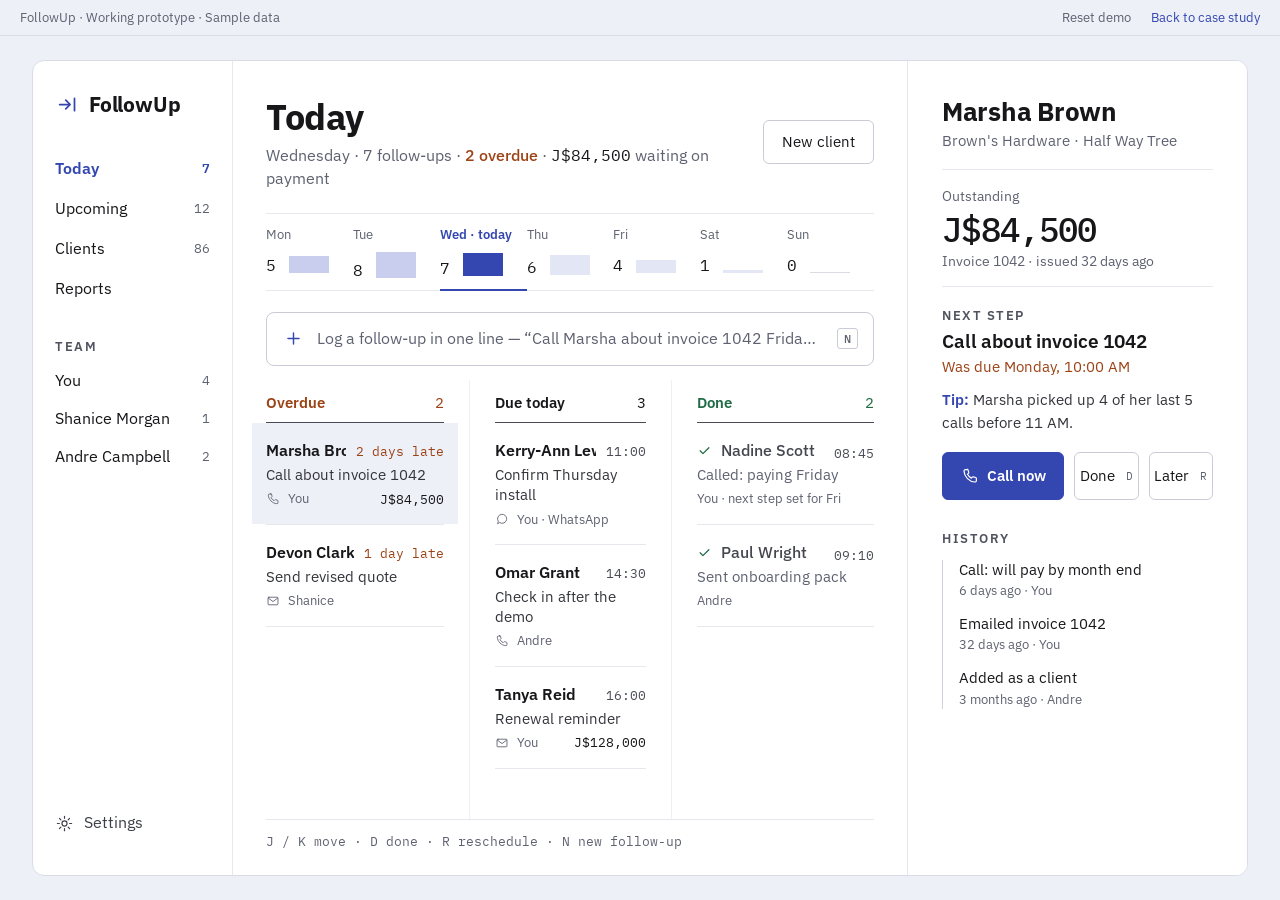
==== prototypes/followup/index.html @ 98269224 "Add the FollowUp working prototype A working build of the FollowUp screens at /prototypes/followup: " ====
<!doctype html>
<html lang="en">
<head>
<meta charset="utf-8">
<meta name="viewport" content="width=device-width, initial-scale=1, viewport-fit=cover">
<title>FollowUp prototype · Kristena Bingham</title>
<meta name="description" content="A working prototype of FollowUp, a small-team CRM, built from the Figma screens. Sample data.">
<meta name="robots" content="noindex">
<meta name="theme-color" content="#EDF0F7">
<link rel="icon" href="data:image/svg+xml,%3Csvg xmlns='http://www.w3.org/2000/svg' viewBox='0 0 24 24' fill='none' stroke='%233447B0' stroke-width='2.2' stroke-linecap='round' stroke-linejoin='round'%3E%3Cpath d='M3 12h12M10 7l5 5-5 5M20 5v14'/%3E%3C/svg%3E">
<link rel="preconnect" href="https://fonts.googleapis.com">
<link rel="preconnect" href="https://fonts.gstatic.com" crossorigin>
<link rel="stylesheet" href="https://fonts.googleapis.com/css2?family=IBM+Plex+Mono:wght@400;500&family=IBM+Plex+Sans:wght@400;500;600;700&display=swap">
<link rel="stylesheet" href="/prototypes/followup/app.css">
</head>
<body>
<svg width="0" height="0" style="position:absolute" aria-hidden="true" focusable="false">
  <defs>
    <symbol id="i-logo" viewBox="0 0 24 24"><path d="M3 12h12M10 7l5 5-5 5M20 5v14"/></symbol>
    <symbol id="i-phone" viewBox="0 0 24 24"><path d="M8.6 3.5H5.8a1.8 1.8 0 0 0-1.8 2c.5 7.6 6.9 14 14.5 14.5a1.8 1.8 0 0 0 2-1.8v-2.8a1.5 1.5 0 0 0-1.1-1.4l-2.9-.8a1.5 1.5 0 0 0-1.5.4l-1.2 1.2a12 12 0 0 1-5.1-5.1l1.2-1.2a1.5 1.5 0 0 0 .4-1.5l-.8-2.9a1.5 1.5 0 0 0-1.4-1.1z"/></symbol>
    <symbol id="i-chat" viewBox="0 0 24 24"><path d="M4.6 19.4l1-3.6A7.8 7.8 0 1 1 8.4 18.5z"/></symbol>
    <symbol id="i-mail" viewBox="0 0 24 24"><rect x="3.5" y="5.5" width="17" height="13" rx="1.5"/><path d="M4 7l8 6 8-6"/></symbol>
    <symbol id="i-check" viewBox="0 0 24 24"><path d="M5 12.5l4.5 4.5L19 7.5"/></symbol>
    <symbol id="i-gear" viewBox="0 0 24 24"><circle cx="12" cy="12" r="3.2"/><path d="M12 3v2.5M12 18.5V21M3 12h2.5M18.5 12H21M5.6 5.6l1.8 1.8M16.6 16.6l1.8 1.8M5.6 18.4l1.8-1.8M16.6 7.4l1.8-1.8"/></symbol>
    <symbol id="i-plus" viewBox="0 0 24 24"><path d="M12 5v14M5 12h14"/></symbol>
    <symbol id="i-send" viewBox="0 0 24 24"><path d="M4 12h15M13 6l6 6-6 6"/></symbol>
    <symbol id="i-back" viewBox="0 0 24 24"><path d="M20 12H5M11 6l-6 6 6 6"/></symbol>
    <symbol id="i-meet" viewBox="0 0 24 24"><rect x="3.5" y="5" width="17" height="15" rx="1.5"/><path d="M3.5 10h17M8 3v4M16 3v4"/></symbol>
    <symbol id="i-menu" viewBox="0 0 24 24"><path d="M4 7h16M4 12h16M4 17h16"/></symbol>
    <symbol id="i-search" viewBox="0 0 24 24"><circle cx="11" cy="11" r="6.5"/><path d="M16 16l4.5 4.5"/></symbol>
    <symbol id="i-close" viewBox="0 0 24 24"><path d="M6 6l12 12M18 6L6 18"/></symbol>
  </defs>
</svg>

<div class="strip">
  <p class="strip-l"><span class="lg">FollowUp · Working prototype · Sample data</span><span class="sm">Prototype · Sample data</span></p>
  <p class="strip-r"><button type="button" class="textbtn" data-act="reset"><span class="lg">Reset demo</span><span class="sm">Reset</span></button><a href="/followup"><span class="lg">Back to case study</span><span class="sm">Case study</span></a></p>
</div>

<div class="page">
  <div class="app" id="app">
    <header class="mtop">
      <p class="logo"><svg class="ic" aria-hidden="true"><use href="#i-logo"/></svg><span>FollowUp</span></p>
      <button type="button" class="menubtn" data-act="menu" aria-expanded="false" aria-controls="side"><svg class="ic" aria-hidden="true"><use href="#i-menu"/></svg><span data-menu-label>Today</span></button>
    </header>

    <nav class="side" id="side" aria-label="FollowUp">
      <div class="side-top">
        <p class="logo side-logo"><svg class="ic" aria-hidden="true"><use href="#i-logo"/></svg><span>FollowUp</span></p>
        <button type="button" class="side-close textbtn" data-act="menu"><svg class="ic" aria-hidden="true"><use href="#i-close"/></svg><span>Close</span></button>
      </div>
      <ul class="nav">
        <li><button type="button" data-nav="today"><span>Today</span><span class="n" data-count="today"></span></button></li>
        <li><button type="button" data-nav="upcoming"><span>Upcoming</span><span class="n" data-count="upcoming"></span></button></li>
        <li><button type="button" data-nav="clients"><span>Clients</span><span class="n" data-count="clients"></span></button></li>
        <li><button type="button" data-nav="reports"><span>Reports</span></button></li>
      </ul>
      <p class="eyebrow side-team">Team</p>
      <ul class="nav team">
        <li><button type="button" data-team="you"><span>You</span><span class="n" data-count="you"></span></button></li>
        <li><button type="button" data-team="shanice"><span>Shanice Morgan</span><span class="n" data-count="shanice"></span></button></li>
        <li><button type="button" data-team="andre"><span>Andre Campbell</span><span class="n" data-count="andre"></span></button></li>
      </ul>
      <button type="button" class="settings-link" data-nav="settings"><svg class="ic" aria-hidden="true"><use href="#i-gear"/></svg><span>Settings</span></button>
    </nav>

    <main class="main" id="main" tabindex="-1"></main>

    <aside class="panel" id="panel" aria-label="Client details"></aside>
  </div>
</div>

<dialog class="dlg dlg-log" id="logDlg" aria-labelledby="logTitle">
  <form class="log" id="logForm" novalidate>
    <div class="log-top">
      <div class="log-bar">
        <p class="eyebrow" id="logTitle">New follow-up</p>
        <button type="button" class="textbtn log-x" data-act="log-cancel">Cancel</button>
      </div>
      <div class="log-line">
        <svg class="ic" aria-hidden="true"><use href="#i-plus"/></svg>
        <div class="hl">
          <div class="hl-mirror" id="logMirror" aria-hidden="true"></div>
          <textarea id="logInput" rows="1" spellcheck="false" autocomplete="off" autocapitalize="sentences" aria-label="Follow-up in one line" aria-describedby="logHints" placeholder="Call Marsha about invoice 1042 Friday 10am"></textarea>
        </div>
      </div>
    </div>
    <div class="log-fields" id="logFields" aria-live="polite"></div>
    <div class="log-also" id="logAlso"></div>
    <div class="log-foot">
      <p class="hints" id="logHints"><span>Enter save</span><span>Tab edit a field</span><span>Esc cancel</span></p>
      <div class="acts">
        <button type="button" class="btn" data-act="log-cancel">Cancel</button>
        <button type="submit" class="btn btn-primary">Save follow-up</button>
      </div>
    </div>
  </form>
</dialog>

<dialog class="dlg dlg-client" id="clientDlg" aria-labelledby="clientTitle">
  <form class="cform" id="clientForm" novalidate>
    <div class="cform-head">
      <p class="eyebrow" id="clientTitle">New client</p>
    </div>
    <div class="cform-body">
      <label class="fld"><span>Name</span><input name="name" type="text" autocomplete="off" required placeholder="Joan Campbell-Clarke"></label>
      <p class="err" id="clientErr" hidden>Add a name to continue.</p>
      <label class="fld"><span>Company</span><input name="company" type="text" autocomplete="off" placeholder="Joan's Kitchen"></label>
      <label class="fld"><span>Area</span><input name="area" type="text" autocomplete="off" list="areas" placeholder="Half Way Tree"></label>
      <label class="fld"><span>Phone</span><input name="phone" type="tel" autocomplete="off" inputmode="tel" placeholder="876-555-0142"></label>
      <label class="fld"><span>Owner</span>
        <select name="owner"><option value="you">You</option><option value="shanice">Shanice Morgan</option><option value="andre">Andre Campbell</option></select>
      </label>
      <datalist id="areas"></datalist>
    </div>
    <div class="log-foot">
      <p class="hints"><span>Enter save</span><span>Esc cancel</span></p>
      <div class="acts">
        <button type="button" class="btn" data-act="client-cancel">Cancel</button>
        <button type="submit" class="btn btn-primary">Add client</button>
      </div>
    </div>
  </form>
</dialog>

<div class="toast" id="toast" role="status" aria-live="polite"></div>

<script src="/prototypes/followup/data.js"></script>
<script src="/prototypes/followup/app.js"></script>
</body>
</html>
---- prototypes/followup/app.css ----
/* FollowUp prototype. Calm and clerical: type, whitespace and hairline rules. */
:root {
  --page: #EDF0F7;
  --panel: #FFFFFF;
  --ink: #17171A;
  --ink-2: #34353B;
  --muted: #5E6170;
  --faint: #8B8E9A;
  --rule: #E6E8EE;
  --rule-soft: #EFF0F3;
  --line: #C9CCD6;
  --line-hover: #A4A9BA;
  --head-rule: #4A4B52;
  --indigo: #3447B0;
  --indigo-2: #2A3A95;
  --peri: #C9CEEE;
  --peri-2: #E3E6F4;
  --tint: #EEF0F8;
  --hover: #F6F7FB;
  --rust: #9C4215;
  --green: #1F6B45;
  --foot: #F7F7F5;
  --sans: "IBM Plex Sans", -apple-system, BlinkMacSystemFont, "Segoe UI", Roboto, "Helvetica Neue", Arial, sans-serif;
  --mono: "IBM Plex Mono", ui-monospace, "SF Mono", SFMono-Regular, Menlo, Consolas, "Liberation Mono", monospace;
  --ease: cubic-bezier(.2, .7, .3, 1);
  color-scheme: light;
}

*, *::before, *::after { box-sizing: border-box; }
html { -webkit-text-size-adjust: 100%; text-size-adjust: 100%; }
html.lock, html.lock body { overflow: hidden; }
body {
  margin: 0;
  background: var(--page);
  color: var(--ink);
  font: 400 15px/1.45 var(--sans);
  -webkit-font-smoothing: antialiased;
  -moz-osx-font-smoothing: grayscale;
}
button, input, select, textarea { font: inherit; color: inherit; }
button { cursor: pointer; background: none; border: 0; padding: 0; text-align: inherit; }
h1, h2, h3, p, ul, ol, fieldset { margin: 0; padding: 0; }
ul, ol { list-style: none; }
fieldset { border: 0; min-width: 0; }
legend { padding: 0; }
hr { margin: 0; }
a { color: var(--indigo); }
.ic { width: 16px; height: 16px; flex: none; fill: none; stroke: currentColor; stroke-width: 1.6; stroke-linecap: round; stroke-linejoin: round; vertical-align: middle; }
.fig { font-family: var(--mono); font-variant-numeric: tabular-nums; }
.ink { color: var(--ink); }
.muted { color: var(--muted); }
.rust { color: var(--rust); }
.sr-only { position: absolute; width: 1px; height: 1px; padding: 0; margin: -1px; overflow: hidden; clip: rect(0 0 0 0); white-space: nowrap; border: 0; }
:focus-visible { outline: 2px solid var(--indigo); outline-offset: 2px; }
::selection { background: rgba(52, 71, 176, .18); }
.textbtn { color: var(--muted); font-size: inherit; }
.textbtn:hover { color: var(--ink); text-decoration: underline; text-underline-offset: 3px; }
.textbtn.link { color: var(--indigo); }
.lg { display: inline; }
.sm { display: none; }

/* ---------- Prototype chrome ---------- */
.strip {
  height: 36px;
  display: flex;
  align-items: center;
  justify-content: space-between;
  gap: 16px;
  padding: 0 20px;
  border-bottom: 1px solid #D9DDE8;
  font-size: 12.5px;
  color: var(--muted);
}
.strip p { white-space: nowrap; min-width: 0; }
.strip-l { overflow: hidden; text-overflow: ellipsis; }
.strip-r { display: flex; align-items: center; gap: 20px; flex: none; }
.strip a { color: var(--indigo); text-decoration: none; }
.strip a:hover { text-decoration: underline; text-underline-offset: 3px; }

/* ---------- App frame ---------- */
.page {
  min-height: calc(100vh - 36px);
  display: flex;
  align-items: center;
  justify-content: center;
  padding: 24px 32px;
}
.app {
  --side: clamp(200px, 15.3vw, 243px);
  --pw: clamp(340px, 26.4vw, 420px);
  --mx: clamp(28px, 2.6vw, 45px);
  position: relative;
  width: 100%;
  max-width: 1592px;
  height: min(994px, calc(100vh - 36px - 48px));
  min-height: 620px;
  background: var(--panel);
  border: 1px solid #D8DCE6;
  border-radius: 12px;
  overflow: hidden;
  display: grid;
  grid-template-columns: var(--side) minmax(0, 1fr) var(--pw);
  grid-template-rows: minmax(0, 1fr);
  grid-template-areas: "side main panel";
}
.app.no-panel { grid-template-columns: var(--side) minmax(0, 1fr) 0; }
.app.no-panel .panel { display: none; }
.app::after {
  content: "";
  position: absolute;
  inset: 0;
  background: rgba(23, 23, 26, .42);
  opacity: 0;
  pointer-events: none;
  transition: opacity .2s ease-out;
  border-radius: inherit;
  z-index: 30;
}
.app.dim::after { opacity: 1; }
.mtop { display: none; }
.logo { display: flex; align-items: center; gap: 11px; font-size: 21px; line-height: 1.25; font-weight: 700; letter-spacing: -.01em; }
.logo .ic { width: 21px; height: 21px; color: var(--indigo); stroke-width: 2; }

/* ---------- Sidebar ---------- */
.side {
  grid-area: side;
  border-right: 1px solid var(--rule);
  padding: 30px 22px 34px;
  display: flex;
  flex-direction: column;
  min-height: 0;
  overflow: auto;
}
.side-top { display: flex; align-items: center; justify-content: space-between; margin: 0 0 31px 2px; }
.side-close { display: none; align-items: center; gap: 6px; font-size: 15px; }
.nav button {
  display: flex;
  align-items: center;
  justify-content: space-between;
  width: 100%;
  height: 40px;
  font-size: 16px;
  color: var(--ink);
  border-radius: 4px;
  transition: color .15s ease-out;
}
.nav button:hover { color: var(--indigo); }
.nav .n { font: 400 13px/1 var(--mono); color: var(--muted); }
.nav button.on { color: var(--indigo); font-weight: 600; }
.nav button.on .n { color: var(--indigo); font-weight: 600; }
.eyebrow { font-size: 12.5px; line-height: 1.4; font-weight: 600; letter-spacing: .12em; text-transform: uppercase; color: #50535F; }
.side-team { margin: 30px 0 6px; }
.team button { height: 38px; }
.settings-link {
  margin-top: auto;
  display: flex;
  align-items: center;
  gap: 10px;
  height: 36px;
  font-size: 16px;
  color: #3E4049;
}
.settings-link .ic { width: 19px; height: 19px; stroke-width: 1.5; }
.settings-link:hover, .settings-link.on { color: var(--indigo); }
.settings-link.on { font-weight: 600; }

/* ---------- Main ---------- */
.main {
  grid-area: main;
  min-width: 0;
  min-height: 0;
  display: flex;
  flex-direction: column;
  padding: 34px var(--mx) 0;
  outline: none;
}
.mhead {
  display: flex;
  align-items: flex-start;
  justify-content: space-between;
  gap: 20px;
  padding-bottom: 22px;
  border-bottom: 1px solid var(--rule);
  flex: none;
}
.mhead-t { min-width: 0; }
.mhead h1 { font-size: 36px; line-height: 1.2; font-weight: 700; letter-spacing: -.015em; }
.sub { margin-top: 6px; font-size: 16px; color: var(--muted); }
.sub .rust { font-weight: 500; }
.mhead .btn { margin-top: 25px; flex: none; }
.btn {
  display: inline-flex;
  align-items: center;
  justify-content: center;
  gap: 8px;
  height: 44px;
  padding: 0 18px;
  border: 1px solid var(--line);
  border-radius: 6px;
  background: #fff;
  color: var(--ink);
  font-size: 15px;
  white-space: nowrap;
  transition: background-color .15s ease-out, border-color .15s ease-out, color .15s ease-out;
}
.btn:hover { border-color: var(--line-hover); }
.btn-primary { background: var(--indigo); border-color: var(--indigo); color: #fff; font-weight: 600; }
.btn-primary:hover { background: var(--indigo-2); border-color: var(--indigo-2); }
.btn .k { font: 400 11px/1 var(--mono); color: var(--muted); margin-left: 3px; }
.btn-primary .ic { width: 18px; height: 18px; }
.btn-sm { height: 32px; padding: 0 11px; font-size: 14px; border-radius: 5px; }
kbd {
  font: 500 11.5px/1 var(--mono);
  color: var(--muted);
  border: 1px solid var(--line);
  border-radius: 3px;
  padding: 4px 6px 3px;
  background: #fff;
}

/* Week strip */
.week {
  display: grid;
  grid-template-columns: repeat(var(--days), minmax(0, 1fr));
  border-bottom: 1px solid var(--rule);
  flex: none;
}
.wk-d {
  position: relative;
  display: flex;
  flex-direction: column;
  gap: 4px;
  padding: 12px 0 8px;
  min-width: 0;
  text-align: left;
  color: var(--ink);
}
.wk-l { font-size: 13px; line-height: 18px; color: var(--muted); white-space: nowrap; overflow: hidden; text-overflow: ellipsis; }
.wk-v { display: flex; align-items: center; height: 34px; }
.wk-in { display: flex; align-items: flex-end; gap: 13px; }
.wk-n { font: 400 16px/1 var(--mono); }
.wk-b { display: block; width: 40px; background: var(--peri-2); transition: height .2s var(--ease); }
.wk-d.past .wk-b { background: var(--peri); }
.wk-d.now .wk-b { background: var(--indigo); }
.wk-b.zero { background: #DADDE6; }
.wk-d.now .wk-l { color: var(--indigo); font-weight: 600; }
.wk-d.now::after { content: ""; position: absolute; left: 0; right: 0; bottom: -1px; height: 2px; background: var(--indigo); }
button.wk-d:hover .wk-l { color: var(--indigo); }
button.wk-d:hover .wk-b { background: var(--peri); }
button.wk-d:focus-visible { outline-offset: -2px; }

/* One-line log box */
.logbox {
  flex: none;
  margin-top: 21px;
  display: flex;
  align-items: center;
  gap: 14px;
  width: 100%;
  height: 54px;
  padding: 0 15px 0 17px;
  border: 1px solid var(--line);
  border-radius: 8px;
  background: #fff;
  font-size: 16px;
  color: var(--muted);
  text-align: left;
  transition: border-color .15s ease-out;
}
.logbox:hover { border-color: var(--line-hover); }
.logbox > .ic { width: 19px; height: 19px; color: var(--indigo); stroke-width: 1.8; }
.logbox-t { flex: 1; min-width: 0; white-space: nowrap; overflow: hidden; text-overflow: ellipsis; }
.filter { flex: none; margin-top: 14px; font-size: 14px; color: var(--muted); }
.filter b { color: var(--ink); font-weight: 600; }

/* Board */
.board {
  flex: 1;
  min-height: 0;
  display: grid;
  grid-template-columns: repeat(3, minmax(0, 1fr));
  margin: 14px -14px 0;
  padding: 0 14px;
  overflow: auto;
}
.col { padding: 12px 25px 20px 0; min-width: 0; }
.col + .col { padding-left: 25px; border-left: 1px solid var(--rule-soft); }
.col:last-child { padding-right: 0; }
.colh {
  display: flex;
  align-items: baseline;
  justify-content: space-between;
  gap: 12px;
  padding-bottom: 9px;
  border-bottom: 1.5px solid var(--head-rule);
}
.colh h2 { font-size: 15px; line-height: 1.35; font-weight: 600; }
.colh .n { font-size: 15px; }
.colh-sub { font-weight: 400; color: var(--muted); margin-left: 6px; }
.col-over .colh h2, .col-over .colh .n { color: var(--rust); }
.col-done .colh h2, .col-done .colh .n { color: var(--green); }
.empty { padding: 18px 0; font-size: 14px; color: var(--muted); }
.rows > li { border-bottom: 1px solid var(--rule); }
.row {
  display: block;
  width: calc(100% + 28px);
  margin: 0 -14px;
  padding: 17px 14px 16px;
  text-align: left;
  transition: background-color .15s ease-out;
}
.row:hover { background: var(--hover); }
.row.is-sel { background: var(--tint); }
.row:focus-visible { outline-offset: -2px; }
.r1 { display: flex; align-items: baseline; justify-content: space-between; gap: 10px; }
.nm { display: flex; align-items: center; min-width: 0; font-size: 16px; line-height: 1.3; font-weight: 600; white-space: nowrap; overflow: hidden; text-overflow: ellipsis; }
.rt { flex: none; font: 400 13px/1 var(--mono); color: #4A4C55; white-space: nowrap; }
.rt.late { color: var(--rust); }
.r2 { display: block; margin-top: 4px; font-size: 15px; line-height: 1.35; color: var(--ink-2); }
.r3 { display: flex; align-items: center; justify-content: space-between; gap: 10px; margin-top: 5px; font-size: 13px; line-height: 1.35; color: var(--muted); }
.who { display: flex; align-items: center; gap: 8px; min-width: 0; }
.who .ic { width: 14px; height: 14px; stroke-width: 1.5; }
.amt { font: 400 13px/1 var(--mono); color: var(--ink); white-space: nowrap; }
.row.is-done .nm { color: #45474F; font-weight: 500; }
.row.is-done .nm .ic { width: 15px; height: 15px; margin-right: 9px; color: var(--green); stroke-width: 2; }
.row.is-done .r2 { color: var(--muted); }
.row.is-done .rt { margin-top: 2px; }
.hints-bar {
  flex: none;
  margin-top: auto;
  padding: 13px 0 24px;
  border-top: 1px solid var(--rule);
  font: 400 13px/1.4 var(--mono);
  color: var(--muted);
  white-space: nowrap;
  overflow: hidden;
  text-overflow: ellipsis;
}
[data-view="today"] .hints-bar { margin-top: 0; }

/* Upcoming */
.upc { flex: 1; min-height: 0; overflow: auto; margin: 0 -14px; padding: 8px 14px 24px; }
.grp { padding-top: 26px; }
.rows.grid { display: grid; grid-template-columns: repeat(auto-fill, minmax(240px, 1fr)); column-gap: 50px; }

/* Clients */
.search { position: relative; margin-top: 20px; flex: none; }
.search .ic { position: absolute; left: 14px; top: 50%; transform: translateY(-50%); width: 17px; height: 17px; color: var(--muted); pointer-events: none; }
.search input {
  width: 100%;
  height: 46px;
  padding: 0 14px 0 42px;
  border: 1px solid var(--line);
  border-radius: 8px;
  background: #fff;
  font-size: 15px;
  -webkit-appearance: none;
  appearance: none;
}
.search input:focus { outline: none; border-color: var(--indigo); box-shadow: 0 0 0 1px var(--indigo); }
.found { flex: none; margin-top: 10px; font-size: 13px; color: var(--muted); }
.tbl-wrap { flex: 1; min-height: 0; overflow: auto; margin-top: 12px; padding-bottom: 16px; }
.tbl { width: 100%; border-collapse: separate; border-spacing: 0; table-layout: fixed; font-size: 14.5px; }
.tbl th {
  position: sticky;
  top: 0;
  z-index: 1;
  height: 40px;
  padding: 0 12px 0 0;
  background: #fff;
  box-shadow: inset 0 -1.5px 0 var(--head-rule);
  text-align: left;
  white-space: nowrap;
  font-size: 13px;
  font-weight: 400;
  color: var(--muted);
}
.tbl th button { display: inline-flex; align-items: center; gap: 6px; height: 40px; color: inherit; }
.tbl th button:hover { color: var(--ink); }
.tbl th[aria-sort] button { color: var(--ink); font-weight: 600; }
.tbl th.num button { position: relative; }
.tbl th.num .ic.sort { position: absolute; left: -17px; top: 50%; margin-top: -6px; }
.ic.sort { width: 12px; height: 12px; stroke-width: 2; opacity: 0; transform: rotate(-90deg); transition: transform .15s ease-out; }
.ic.sort.on { opacity: 1; }
.ic.sort.down { transform: rotate(90deg); }
.tbl th button:hover .ic.sort { opacity: .5; }
.tbl th button:hover .ic.sort.on { opacity: 1; }
.tbl td {
  height: 48px;
  padding: 0 12px 0 0;
  border-bottom: 1px solid var(--rule);
  white-space: nowrap;
  overflow: hidden;
  text-overflow: ellipsis;
  color: var(--ink-2);
}
.tbl tbody tr[data-client] { cursor: pointer; }
.tbl tbody tr[data-client]:hover td { background: var(--hover); }
.tbl tbody tr.is-sel td { background: var(--tint); }
.tbl td:first-child, .tbl th:first-child { padding-left: 12px; }
.tbl .num { text-align: right; font-family: var(--mono); font-size: 13.5px; color: var(--ink); }
.tbl th.num { font-family: var(--sans); font-size: 13px; }
.tbl .c-name { width: 23%; }
.tbl .c-co { width: 20%; }
.tbl .c-area { width: 14%; }
.tbl .num { width: 12%; }
.tbl .c-next { width: 22%; padding-left: 20px; }
.tbl .c-own { width: 9%; }
.cl { display: block; max-width: 100%; overflow: hidden; text-overflow: ellipsis; white-space: nowrap; font-size: 15px; font-weight: 600; color: var(--ink); text-align: left; }
.cl:focus-visible { outline-offset: 3px; }
.c-sub { display: none; }

/* Reports */
.rep-head { border-bottom: 0; padding-bottom: 27px; }
.period { display: flex; align-items: center; gap: 12px; margin-top: 25px; font-size: 15px; color: var(--muted); }
select {
  height: 42px;
  padding: 0 36px 0 14px;
  border: 1px solid var(--line);
  border-radius: 6px;
  background: #fff url("data:image/svg+xml,%3Csvg xmlns='http://www.w3.org/2000/svg' viewBox='0 0 24 24' fill='none' stroke='%2317171A' stroke-width='2' stroke-linecap='round' stroke-linejoin='round'%3E%3Cpath d='M6 9l6 6 6-6'/%3E%3C/svg%3E") no-repeat right 12px center / 14px;
  color: var(--ink);
  font-size: 15px;
  -webkit-appearance: none;
  appearance: none;
  cursor: pointer;
}
select:hover { border-color: var(--line-hover); }
.rep-scroll { flex: 1; min-height: 0; overflow: auto; display: flex; flex-direction: column; }
.stats { display: grid; grid-template-columns: repeat(4, minmax(0, 1fr)); border-top: 1.5px solid var(--head-rule); border-bottom: 1px solid var(--rule); flex: none; }
.stat { padding: 17px 20px 18px 0; min-width: 0; }
.stat + .stat { padding-left: 27px; border-left: 1px solid var(--rule); }
.stat-l { font-size: 14px; color: var(--muted); white-space: nowrap; overflow: hidden; text-overflow: ellipsis; }
.stat-v { margin-top: 2px; font-size: 38px; line-height: 1.2; font-weight: 500; letter-spacing: -.02em; }
.stat-v.indigo { color: var(--indigo); }
.stat-v.rust { color: var(--rust); }
.stat-v.fig { font-weight: 500; letter-spacing: -.03em; }
.rep { display: grid; grid-template-columns: minmax(0, 1fr) minmax(300px, 397px); gap: 62px; padding-top: 32px; align-items: start; }
.rep-h { display: flex; align-items: center; justify-content: space-between; gap: 16px; }
.rep-h h2, .rep-h2 { font-size: 16px; line-height: 1.4; font-weight: 600; }
.legend { display: flex; gap: 18px; font-size: 13px; color: var(--muted); }
.legend i { display: inline-block; width: 10px; height: 10px; margin-right: 7px; vertical-align: -1px; }
.lg-on { background: var(--indigo); }
.lg-late { background: var(--peri); }
.chart { position: relative; margin-top: 44px; }
.chart svg { display: block; overflow: visible; }
.chart .gr { stroke: #EDEEF2; stroke-width: 1; }
.chart .ax { stroke: #55575F; stroke-width: 1; }
.chart .yl, .chart .xl { font: 400 11px var(--mono); fill: #6A6D79; }
.chart .b-on { fill: var(--indigo); }
.chart .b-late { fill: var(--peri); }
.chart .hit { fill: transparent; cursor: default; outline: none; }
.chart .hit.on { fill: rgba(52, 71, 176, .05); }
.chart .hit:focus-visible { stroke: var(--indigo); stroke-width: 1.5; }
.chart-tip {
  position: absolute;
  z-index: 2;
  padding: 7px 10px;
  background: #fff;
  border: 1px solid var(--line);
  border-radius: 6px;
  font-size: 13px;
  line-height: 1.45;
  color: var(--ink-2);
  white-space: nowrap;
  pointer-events: none;
}
.chart-tip b { color: var(--ink); font-weight: 600; }
.tip-on { color: var(--indigo); }
.tip-late { color: #6A6FA8; }
.take { margin-top: 26px; font-size: 15px; color: var(--ink-2); }
.tm-head { display: grid; grid-template-columns: minmax(0, 1fr) 64px 72px; margin-top: 14px; padding-bottom: 6px; border-bottom: 1.5px solid var(--head-rule); font-size: 13px; color: var(--muted); }
.tm-head span:not(:first-child) { text-align: right; }
.tm li { padding: 14px 0 15px; border-bottom: 1px solid var(--rule); }
.tm-r { display: grid; grid-template-columns: minmax(0, 1fr) 64px 72px; align-items: baseline; }
.tm-n { font-size: 16px; font-weight: 600; }
.tm-d, .tm-p { text-align: right; font-size: 16px; font-variant-numeric: tabular-nums; }
.tm-bar { margin-top: 10px; height: 5px; background: #ECECEA; }
.tm-bar i { display: block; height: 100%; background: var(--indigo); }
.rp-h { margin-top: 44px; }
.rp { margin-top: 14px; }
.rp li { display: grid; grid-template-columns: 112px minmax(0, 1fr) 70px; align-items: center; height: 33px; font-size: 15px; }
.rp-t { display: block; height: 10px; }
.rp-t i { display: block; height: 100%; background: var(--indigo); }
.rp-v { text-align: right; font: 400 15px/1 var(--mono); }
.rep-note { margin-top: auto; padding: 40px 0 36px; font-size: 13px; color: var(--muted); }

/* Settings */
.set { flex: 1; min-height: 0; overflow: auto; max-width: 760px; padding-bottom: 32px; }
.set-row { display: flex; align-items: center; justify-content: space-between; gap: 24px; padding: 20px 0; border-bottom: 1px solid var(--rule); }
.set-l { font-size: 16px; font-weight: 600; }
.set-d { margin-top: 3px; font-size: 14px; color: var(--muted); }
.set-c { display: flex; align-items: center; gap: 10px; flex: none; }
input[type="checkbox"] { width: 20px; height: 20px; margin: 0; flex: none; accent-color: var(--indigo); cursor: pointer; }

/* ---------- Client panel ---------- */
.panel {
  grid-area: panel;
  min-width: 0;
  min-height: 0;
  overflow: auto;
  border-left: 1px solid var(--rule);
  padding: 34px 34px 40px;
  background: #fff;
}
.sheet-bar { display: none; }
.p-name { font-size: 26px; line-height: 1.25; font-weight: 700; letter-spacing: -.01em; outline: none; }
.p-sub { margin-top: 2px; font-size: 15px; color: var(--muted); }
.p-rule { border: 0; border-top: 1px solid var(--rule); margin: 18px 0 16px; }
.p-lbl { font-size: 14px; color: var(--muted); }
.p-amt { margin-top: 2px; font-size: 34px; line-height: 1.2; font-weight: 500; letter-spacing: -.02em; }
.p-amt.zero { color: #A2A5B0; }
.p-note { margin-top: 2px; font-size: 14px; color: var(--muted); }
.p-out + .p-rule { margin-top: 14px; margin-bottom: 20px; }
.ns-t { margin-top: 5px; font-size: 19px; line-height: 1.3; font-weight: 600; }
.ns-t.none { color: var(--muted); font-weight: 500; }
.ns-d { margin-top: 2px; font-size: 15px; color: var(--muted); }
.ns-d.rust { color: var(--rust); }
.tip { margin-top: 10px; font-size: 15px; line-height: 1.55; color: var(--ink-2); }
.tip b { color: var(--indigo); font-weight: 600; }
.pacts { margin-top: 18px; display: grid; grid-template-columns: minmax(0, 1.9fr) minmax(0, 1fr) minmax(0, 1fr); gap: 10px; }
.pacts .btn { height: 48px; padding: 0 12px; }
.pacts .span2 { grid-column: span 2; }
.pacts.one { grid-template-columns: 1fr; }
.hist-h { margin-top: 30px; }
.hist { margin-top: 12px; padding-left: 16px; border-left: 1px solid #CFD2DB; display: flex; flex-direction: column; gap: 14px; }
.h-t { font-size: 15px; line-height: 1.35; }
.h-n { margin-top: 2px; font-size: 14px; line-height: 1.4; color: var(--ink-2); }
.h-m { margin-top: 2px; font-size: 13px; line-height: 1.4; color: var(--muted); }
.p-empty { padding-top: 8px; font-size: 15px; }
.p-empty .muted { margin-top: 4px; font-size: 14px; }

/* Calling */
.call-state { display: flex; align-items: center; gap: 8px; margin-bottom: 14px; font-size: 14px; font-weight: 600; color: var(--indigo); }
.call-state .ic { width: 17px; height: 17px; }
.call-state .fig { font-weight: 500; }
.calling .p-amt { color: var(--ink); }
.call-note { margin-top: 14px; font-size: 13px; color: var(--muted); }

/* After the call */
.after { display: flex; flex-direction: column; }
.ended { display: flex; align-items: center; gap: 8px; font-size: 15px; font-weight: 600; color: var(--green); }
.ended .ic { width: 20px; height: 20px; }
.ended .fig { font-size: 15.5px; font-weight: 500; letter-spacing: .02em; }
.a-name { margin-top: 12px; font-size: 30px; line-height: 1.2; font-weight: 700; letter-spacing: -.015em; outline: none; }
.a-sub { margin-top: 5px; font-size: 15px; color: var(--muted); }
.a-set { margin-top: 26px; }
.a-set > legend, .a-set > .eyebrow { display: block; margin-bottom: 10px; }
.radios { border-top: 1px solid var(--rule); }
.radio {
  position: relative;
  display: flex;
  align-items: center;
  gap: 16px;
  min-height: 52px;
  padding: 0 6px;
  border-bottom: 1px solid var(--rule);
  font-size: 16.5px;
  cursor: pointer;
}
.radio input { position: absolute; opacity: 0; width: 1px; height: 1px; margin: 0; }
.rd { display: grid; place-items: center; width: 22px; height: 22px; flex: none; border: 1.5px solid #6F7280; border-radius: 50%; background: #fff; transition: border-color .15s ease-out; }
.radio:hover .rd { border-color: var(--indigo); }
.radio.on { color: var(--indigo); font-weight: 600; }
.radio.on .rd { border-color: var(--indigo); }
.radio.on .rd::after { content: ""; width: 12px; height: 12px; border-radius: 50%; background: var(--indigo); }
.radio input:focus-visible + .rd { outline: 2px solid var(--indigo); outline-offset: 3px; }
.chips { display: grid; grid-template-columns: repeat(3, minmax(0, 1fr)); gap: 8px; }
.chip {
  height: 46px;
  padding: 0 6px;
  border: 1px solid var(--line);
  border-radius: 6px;
  background: #fff;
  font-size: 16px;
  text-align: center;
  white-space: nowrap;
  overflow: hidden;
  text-overflow: ellipsis;
  transition: background-color .15s ease-out, border-color .15s ease-out, color .15s ease-out;
}
.chip:hover { border-color: var(--line-hover); }
.chip[aria-pressed="true"] { background: var(--ink); border-color: var(--ink); color: #fff; font-weight: 600; }
.a-date { display: block; margin-top: 10px; }
.a-date input, .fld input, .pop input[type="date"], .pop input[type="search"] {
  width: 100%;
  height: 44px;
  padding: 0 12px;
  border: 1px solid var(--line);
  border-radius: 6px;
  background: #fff;
  font-size: 15px;
}
.a-note textarea {
  display: block;
  width: 100%;
  min-height: 60px;
  padding: 10px 14px;
  border: 1px solid var(--line);
  border-radius: 6px;
  font-size: 16px;
  line-height: 1.4;
  resize: vertical;
}
.a-note textarea::placeholder { color: var(--faint); }
.a-date input:focus, .a-note textarea:focus, .fld input:focus, .fld select:focus, .pop input:focus, .pop select:focus { outline: none; border-color: var(--indigo); box-shadow: 0 0 0 1px var(--indigo); }
.a-next { display: flex; align-items: center; justify-content: space-between; gap: 16px; margin-top: 18px; padding: 14px 0 15px; border-top: 1px solid var(--rule); border-bottom: 1px solid var(--rule); }
.a-next label { display: block; cursor: pointer; }
.a-next-l { display: block; font-size: 14px; color: var(--muted); }
.a-next-t { display: block; margin-top: 2px; font-size: 17px; font-weight: 600; }
.a-next-t.muted { font-size: 15px; font-weight: 400; }
.a-next input[type="checkbox"] { width: 22px; height: 22px; }
.a-err { margin-top: 14px; font-size: 14px; color: var(--rust); }
.btn-block { width: 100%; height: 52px; margin-top: 34px; border-radius: 8px; font-size: 17px; }
.skip { align-self: center; margin-top: 14px; padding: 8px 12px; font-size: 16px; color: var(--muted); }
.skip:hover { color: var(--ink); text-decoration: underline; text-underline-offset: 3px; }

/* ---------- Dialogs ---------- */
.dlg {
  padding: 0;
  border: 0;
  border-radius: 12px;
  background: #fff;
  color: var(--ink);
  max-width: calc(100vw - 32px);
  max-height: calc(100vh - 32px);
  overflow: visible;
  box-shadow: 0 1px 2px rgba(23, 23, 26, .06), 0 10px 30px rgba(23, 23, 26, .10);
}
.dlg::backdrop { background: transparent; }
.dlg[open] { animation: dlg-in .2s var(--ease); }
@keyframes dlg-in { from { opacity: 0; transform: translateY(6px); } }
.dlg-log { width: 752px; margin: 19vh auto auto; }
.dlg-client { width: 480px; margin: 15vh auto auto; }
.log, .cform { border-radius: 12px; overflow: hidden; }
.log-top { padding: 25px 27px 12px; border-bottom: 1px solid #E9EAE5; }
.log-bar { display: flex; align-items: center; justify-content: space-between; }
.log-x { display: none; }
.log-line { display: flex; align-items: flex-start; gap: 12px; margin-top: 9px; }
.log-line > .ic { width: 20px; height: 20px; margin-top: 7px; color: var(--indigo); stroke-width: 1.8; }
.hl { position: relative; flex: 1; min-width: 0; }
.hl-mirror, .hl textarea {
  display: block;
  width: 100%;
  margin: 0;
  border: 0;
  padding: 0 0 7px;
  font: 400 22px/1.45 var(--sans);
  letter-spacing: 0;
  word-spacing: 0;
  white-space: pre-wrap;
  overflow-wrap: break-word;
  word-break: normal;
  tab-size: 4;
  text-rendering: auto;
}
.hl-mirror { position: absolute; inset: 0; overflow: hidden; color: var(--ink); pointer-events: none; }
.hl textarea { position: relative; min-height: 39px; background: transparent; color: transparent; caret-color: var(--ink); resize: none; overflow: hidden; outline: none; border-radius: 0; }
.hl textarea::placeholder { color: var(--faint); opacity: 1; }
.hl textarea::selection { background: rgba(52, 71, 176, .2); color: transparent; }
.hl-mirror mark {
  background: none;
  color: var(--indigo);
  text-decoration: underline;
  text-decoration-color: var(--indigo);
  text-decoration-thickness: 1.5px;
  text-underline-offset: 6px;
  text-decoration-skip-ink: none;
}
.log-fields { padding: 4px 27px 8px; }
.f { display: grid; grid-template-columns: 132px minmax(0, 1fr) auto; align-items: center; column-gap: 12px; min-height: 49px; border-bottom: 1px solid #EBECEF; }
.f:last-child { min-height: 62px; }
.f-l { font-size: 16px; color: var(--muted); }
.fv {
  display: flex;
  align-items: center;
  gap: 9px;
  min-width: 0;
  min-height: 34px;
  margin-left: -8px;
  padding: 3px 8px;
  border-radius: 5px;
  font-size: 16px;
  color: var(--ink-2);
  text-align: left;
  transition: background-color .15s ease-out;
}
button.fv:hover { background: var(--hover); }
.fv:focus-visible { outline-offset: 0; }
.fv b { font-weight: 600; color: var(--ink); }
.fv .ic { width: 17px; height: 17px; color: var(--ink); }
.fv-t { min-width: 0; white-space: nowrap; overflow: hidden; text-overflow: ellipsis; }
.fv-static { cursor: default; }
.f-r { font: 400 13px/1.2 var(--mono); color: var(--muted); text-align: right; white-space: nowrap; }
.f-r .btn { font-family: var(--sans); }
.choices { flex-wrap: wrap; gap: 4px 8px; }
.choice { padding: 2px 0; font-size: 16px; color: var(--indigo); text-decoration: underline; text-decoration-thickness: 1px; text-underline-offset: 4px; }
.choice.on { color: var(--ink); font-weight: 600; text-decoration: none; }
.or { color: var(--muted); font-size: 14px; }
.log-also { padding: 0 27px 6px; }
.log-also:empty { display: none; }
.also { display: flex; align-items: center; gap: 14px; min-height: 56px; font-size: 16px; color: var(--ink-2); cursor: pointer; }
.also b { color: var(--ink); font-weight: 600; }
.log-foot {
  display: flex;
  align-items: center;
  justify-content: space-between;
  gap: 16px;
  padding: 15px 27px;
  background: var(--foot);
  border-top: 1px solid #ECECE8;
}
.log-foot .hints { font: 400 13px/1.4 var(--mono); color: var(--muted); white-space: nowrap; }
.log-foot .hints span + span { margin-left: 16px; }
.acts { display: flex; gap: 9px; }
.acts .btn { height: 44px; }
.cform-head { padding: 25px 27px 4px; }
.cform-body { display: grid; gap: 14px; padding: 12px 27px 22px; }
.fld { display: grid; gap: 6px; font-size: 14px; color: var(--muted); }
.fld input, .fld select { width: 100%; color: var(--ink); }
.fld input[aria-invalid="true"] { border-color: var(--rust); }
.err { margin-top: -6px; font-size: 14px; color: var(--rust); }

/* ---------- Popovers ---------- */
.pop {
  position: fixed;
  z-index: 90;
  min-width: 230px;
  max-width: min(340px, calc(100vw - 16px));
  padding: 6px;
  background: #fff;
  border: 1px solid var(--line);
  border-radius: 8px;
  box-shadow: 0 6px 20px rgba(23, 23, 26, .10);
  animation: pop-in .15s var(--ease);
}
.pop-wide { width: 340px; }
@keyframes pop-in { from { opacity: 0; transform: translateY(-3px); } }
.pop-h { padding: 8px 10px 6px; font-size: 11.5px; font-weight: 600; letter-spacing: .12em; text-transform: uppercase; color: var(--muted); }
.pop-i {
  display: flex;
  align-items: center;
  justify-content: space-between;
  gap: 16px;
  width: 100%;
  min-height: 38px;
  padding: 0 10px;
  border-radius: 5px;
  font-size: 15px;
  text-align: left;
}
.pop-i:hover { background: var(--hover); }
.pop-i:focus-visible { outline-offset: -2px; background: var(--hover); }
.pop-i.on { color: var(--indigo); font-weight: 600; }
.pop-i[aria-disabled="true"] { color: #A0A3AE; cursor: default; background: none; }
.pop-r { font: 400 12.5px/1 var(--mono); color: var(--muted); white-space: nowrap; }
.pop-r.sans { font-family: var(--sans); font-size: 13px; max-width: 150px; overflow: hidden; text-overflow: ellipsis; }
.pop-i > span:first-child { min-width: 0; overflow: hidden; text-overflow: ellipsis; white-space: nowrap; }
.pop-ic { display: flex; align-items: center; gap: 10px; }
.pop-date { padding: 6px 4px 4px; }
.pop-when { display: grid; grid-template-columns: 1fr 1fr; gap: 8px; padding: 8px 4px 4px; margin-top: 4px; border-top: 1px solid var(--rule); }
.pop-when label { display: grid; gap: 4px; font-size: 12.5px; color: var(--muted); }
.pop-when select { width: 100%; height: 44px; }
.pop-search { position: relative; padding: 4px; }
.pop-search .ic { position: absolute; left: 16px; top: 50%; transform: translateY(-50%); width: 15px; height: 15px; color: var(--muted); }
.pop-search input { padding-left: 34px; -webkit-appearance: none; appearance: none; }
.pop-list { margin-top: 4px; max-height: 300px; overflow: auto; }
.pop-empty { padding: 10px; font-size: 14px; color: var(--muted); }
.pop-sheet {
  left: 0 !important;
  right: 0;
  top: auto !important;
  bottom: 0;
  width: auto;
  max-width: none;
  border-radius: 12px 12px 0 0;
  padding: 10px 10px calc(14px + env(safe-area-inset-bottom));
  animation: sheet-in .22s var(--ease);
}
.pop-sheet .pop-i { min-height: 48px; font-size: 16px; }
@keyframes sheet-in { from { transform: translateY(24px); opacity: 0; } }

/* ---------- Toast ---------- */
.toast {
  position: fixed;
  left: 50%;
  bottom: 24px;
  z-index: 100;
  display: flex;
  align-items: center;
  gap: 18px;
  width: max-content;
  max-width: calc(100vw - 32px);
  padding: 11px 16px;
  border-radius: 8px;
  background: var(--ink);
  color: #fff;
  font-size: 14px;
  opacity: 0;
  transform: translate(-50%, 10px);
  pointer-events: none;
  transition: opacity .2s var(--ease), transform .2s var(--ease);
}
.toast.show { opacity: 1; transform: translate(-50%, 0); pointer-events: auto; }
.toast button { flex: none; color: var(--peri); font-weight: 600; text-decoration: underline; text-underline-offset: 3px; }
.toast button:focus-visible { outline-color: var(--peri); }

/* ---------- Narrower desktops and tablets ---------- */
@media (max-width: 1180px) {
  .page { padding: 16px; }
  .app {
    --pw: 340px;
    height: calc(100vh - 36px - 32px);
    grid-template-columns: minmax(0, 1fr) var(--pw);
    grid-template-rows: auto minmax(0, 1fr);
    grid-template-areas: "top top" "main panel";
  }
  .app.no-panel { grid-template-columns: minmax(0, 1fr) 0; }
  .mtop {
    grid-area: top;
    display: flex;
    align-items: center;
    justify-content: space-between;
    height: 56px;
    padding: 0 16px 0 24px;
    border-bottom: 1px solid var(--rule);
  }
  .mtop .logo { font-size: 18px; gap: 9px; }
  .mtop .logo .ic { width: 19px; height: 19px; }
  .menubtn { display: flex; align-items: center; gap: 8px; height: 38px; padding: 0 12px; border: 1px solid var(--line); border-radius: 6px; font-size: 14px; }
  .menubtn .ic { width: 17px; height: 17px; }
  .side {
    position: absolute;
    top: 56px;
    left: 0;
    right: 0;
    z-index: 40;
    display: none;
    max-height: calc(100% - 56px);
    padding: 12px 24px 18px;
    border-right: 0;
    border-bottom: 1px solid var(--rule);
    background: #fff;
    box-shadow: 0 8px 20px rgba(23, 23, 26, .06);
  }
  .app.menu-open .side { display: flex; }
  .side-top { display: none; }
  .side-team { margin-top: 18px; }
  .settings-link { margin-top: 14px; }
  .board { display: block; }
  .col, .col + .col { padding: 0 0 24px; border: 0; }
  .rows.grid { grid-template-columns: repeat(2, minmax(0, 1fr)); column-gap: 36px; }
  .rep { grid-template-columns: minmax(0, 1fr); gap: 40px; }
  .stats { grid-template-columns: repeat(2, minmax(0, 1fr)); }
  .stat:nth-child(3) { padding-left: 0; border-left: 0; }
  .stat:nth-child(n + 3) { border-top: 1px solid var(--rule); }
  .tbl .c-area { display: none; }
}

/* ---------- Phones ---------- */
@media (max-width: 820px) {
  .lg { display: none; }
  .sm { display: inline; }
  .strip { padding: 0 16px; font-size: 12px; }
  .strip-r { gap: 16px; }
  .page { display: block; min-height: 0; padding: 0; }
  .app {
    display: block;
    height: auto;
    min-height: calc(100vh - 36px);
    min-height: calc(100dvh - 36px);
    border: 0;
    border-radius: 0;
    overflow: visible;
  }
  .app::after { display: none; }
  .mtop { position: sticky; top: 0; z-index: 35; background: #fff; padding: 0 16px; }
  .app.menu-open .side {
    position: fixed;
    inset: 0;
    z-index: 70;
    max-height: none;
    padding: 0 20px 28px;
    box-shadow: none;
    overflow: auto;
  }
  .side-top { display: flex; height: 56px; margin: 0 0 8px; border-bottom: 1px solid var(--rule); margin-left: -20px; margin-right: -20px; padding: 0 16px 0 20px; }
  .side-top .logo { font-size: 18px; gap: 9px; }
  .side-close { display: flex; height: 38px; padding: 0 4px; color: var(--ink); }
  .nav button { height: 48px; font-size: 17px; }
  .team button { height: 46px; }
  .settings-link { margin-top: 18px; height: 48px; font-size: 17px; }

  .main { display: flex; padding: 20px 16px 40px; }
  .mhead { padding-bottom: 16px; gap: 12px; }
  .mhead h1 { font-size: 28px; }
  .sub { margin-top: 4px; font-size: 14.5px; }
  .mhead .btn { margin-top: 2px; height: 38px; padding: 0 12px; font-size: 14px; }
  [data-view="today"] .mhead { order: 0; }
  .logbox { order: 1; margin-top: 16px; height: 52px; font-size: 16px; color: var(--ink-2); }
  .logbox-ex, .logbox kbd { display: none; }
  .week { order: 2; margin-top: 14px; border-top: 1px solid var(--rule); }
  .filter { order: 3; }
  .board { order: 4; }
  .wk-d { padding: 10px 0 8px; }
  .wk-l { font-size: 12px; }
  .wk-today { display: none; }
  .wk-v { height: 30px; }
  .wk-in { gap: 5px; }
  .wk-n { font-size: 14px; }
  .wk-b { width: 18px; }
  .board { margin: 22px 0 0; padding: 0; overflow: visible; }
  .col, .col + .col { padding: 0 0 26px; }
  .row { width: calc(100% + 32px); margin: 0 -16px; padding: 15px 16px 14px; }
  .hints-bar { display: none; }
  .upc { overflow: visible; margin: 0; padding: 0 0 8px; }
  .rows.grid { grid-template-columns: minmax(0, 1fr); }

  .search { margin-top: 16px; }
  .tbl-wrap { overflow: visible; margin-top: 8px; }
  .tbl { font-size: 14px; }
  .tbl .c-co, .tbl .c-area, .tbl .c-next, .tbl .c-own { display: none; }
  .tbl .c-name { width: auto; }
  .tbl .num { width: 104px; }
  .tbl td { height: auto; padding-top: 12px; padding-bottom: 12px; }
  .tbl td:first-child, .tbl th:first-child { padding-left: 0; }
  .tbl th { top: 56px; }
  .c-sub { display: block; margin-top: 2px; font-size: 13px; color: var(--muted); overflow: hidden; text-overflow: ellipsis; }

  .rep-head { flex-direction: column; align-items: stretch; gap: 14px; padding-bottom: 18px; }
  .period { margin-top: 0; }
  .period select { flex: 1; }
  .stat { padding: 14px 10px 14px 0; }
  .stat + .stat { padding-left: 14px; }
  .stat:nth-child(3) { padding-left: 0; }
  .stat-l { white-space: normal; font-size: 13px; }
  .stat-v { font-size: 30px; }
  .rep { padding-top: 24px; }
  .rep-h { align-items: flex-start; flex-direction: column; gap: 6px; }
  .chart { margin-top: 18px; }
  .rp li { grid-template-columns: 90px minmax(0, 1fr) 60px; }
  .rep-note { padding: 28px 0 8px; }
  .set-row { flex-direction: column; align-items: flex-start; gap: 12px; }

  /* The client panel becomes a full-screen sheet */
  .panel {
    position: fixed;
    inset: 0;
    z-index: 50;
    padding: 0 24px 40px;
    border: 0;
    overflow: auto;
    overscroll-behavior: contain;
    transform: translateY(100%);
    visibility: hidden;
    transition: transform .24s var(--ease), visibility 0s linear .24s;
  }
  .app.sheet-open .panel { transform: none; visibility: visible; transition: transform .24s var(--ease), visibility 0s; }
  .app.no-panel .panel { display: none; }
  .sheet-bar {
    position: sticky;
    top: 0;
    z-index: 2;
    display: flex;
    align-items: center;
    height: 52px;
    margin: 0 -24px 18px;
    padding: 0 14px;
    background: #fff;
    border-bottom: 1px solid var(--rule);
  }
  .back { display: flex; align-items: center; gap: 8px; height: 40px; padding: 0 6px; font-size: 16px; color: var(--ink); }
  .back .ic { width: 20px; height: 20px; }
  .calling, .after { padding-top: 30px; }
  .after { padding-top: 34px; }
  .a-name { font-size: 30px; }
  .radio { font-size: 17px; min-height: 53px; padding-left: 5px; }
  .pacts .btn { height: 50px; }

  /* Dialogs become full-screen sheets */
  .dlg-log, .dlg-client {
    width: 100vw;
    max-width: none;
    height: 100vh;
    height: 100dvh;
    max-height: none;
    margin: 0;
    border-radius: 0;
    box-shadow: none;
  }
  .log, .cform { display: flex; flex-direction: column; min-height: 100%; border-radius: 0; overflow: visible; }
  .log-top { padding: 0 20px 12px; }
  .log-bar { height: 56px; }
  .log-x { display: block; font-size: 16px; color: var(--ink); }
  .log-line { margin-top: 4px; }
  .hl-mirror, .hl textarea { font-size: 20px; }
  .log-line > .ic { margin-top: 6px; }
  .log-fields { padding: 4px 20px 8px; }
  .f { grid-template-columns: 94px minmax(0, 1fr); padding: 6px 0; }
  .f-l { font-size: 14.5px; }
  .f-r { grid-column: 2; text-align: left; font-size: 12px; margin: -2px 0 4px; }
  .f:last-child .f-r { grid-column: 3; grid-row: 1; margin: 0; }
  .f:last-child { grid-template-columns: 94px minmax(0, 1fr) auto; }
  .fv { font-size: 15.5px; }
  .log-also { padding: 0 20px 6px; }
  .also { font-size: 15px; align-items: flex-start; padding: 14px 0; }
  .also input { margin-top: 1px; }
  .log-foot { position: sticky; bottom: 0; margin-top: auto; padding: 12px 20px calc(12px + env(safe-area-inset-bottom)); }
  .log-foot .hints { display: none; }
  .acts { width: 100%; }
  .acts .btn { flex: 1; height: 48px; }
  .dlg-log .acts .btn:not(.btn-primary) { display: none; }
  .app:not(.sheet-open) .row.is-sel:not(:hover) { background: none; }
  .cform-head { padding: 20px 20px 4px; }
  .cform-body { padding: 12px 20px 22px; }
  .toast { bottom: 16px; }
}

@media (max-width: 380px) {
  .mhead h1 { font-size: 26px; }
  .wk-b { width: 14px; }
}

@media (prefers-reduced-motion: reduce) {
  *, *::before, *::after {
    animation-duration: .01ms !important;
    animation-iteration-count: 1 !important;
    transition-duration: .01ms !important;
    transition-delay: 0s !important;
    scroll-behavior: auto !important;
  }
}
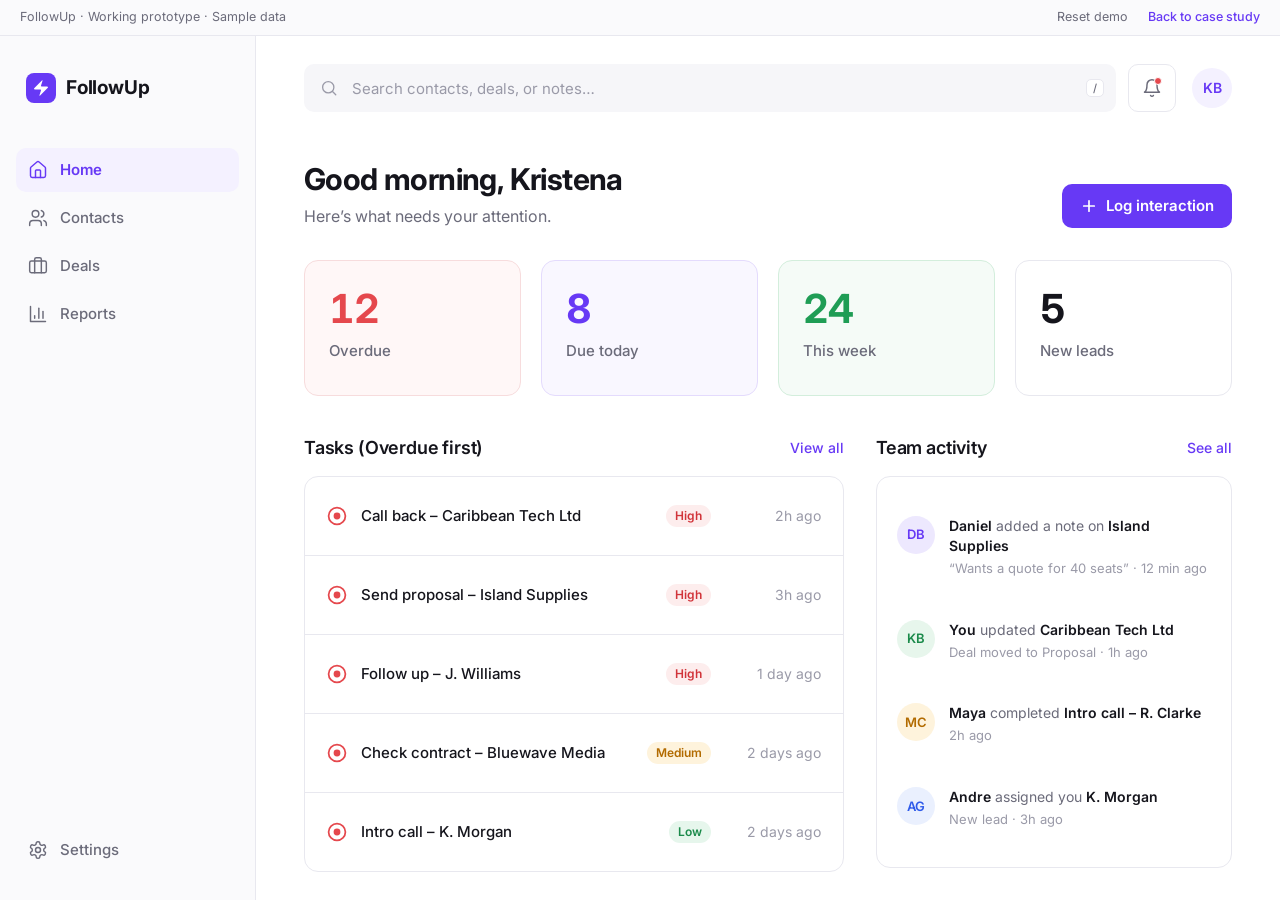
==== commit 97b9a490: "Bring the live FollowUp app and the sketches in line with the new designs - FollowUp prototype: re-s" ====
--- a/prototypes/followup/index.html
+++ b/prototypes/followup/index.html
@@ -4,31 +4,43 @@
 <meta charset="utf-8">
 <meta name="viewport" content="width=device-width, initial-scale=1, viewport-fit=cover">
 <title>FollowUp prototype · Kristena Bingham</title>
-<meta name="description" content="A working prototype of FollowUp, a small-team CRM, built from the Figma screens. Sample data.">
+<meta name="description" content="A working prototype of FollowUp, a CRM for small teams, built from the Figma screens. Sample data.">
 <meta name="robots" content="noindex">
-<meta name="theme-color" content="#EDF0F7">
-<link rel="icon" href="data:image/svg+xml,%3Csvg xmlns='http://www.w3.org/2000/svg' viewBox='0 0 24 24' fill='none' stroke='%233447B0' stroke-width='2.2' stroke-linecap='round' stroke-linejoin='round'%3E%3Cpath d='M3 12h12M10 7l5 5-5 5M20 5v14'/%3E%3C/svg%3E">
+<meta name="theme-color" content="#FFFFFF">
+<link rel="icon" href="data:image/svg+xml,%3Csvg xmlns='http://www.w3.org/2000/svg' viewBox='0 0 24 24'%3E%3Crect width='24' height='24' rx='6' fill='%236739F5'/%3E%3Cg transform='translate(4.56 4.56) scale(.62)'%3E%3Cpath fill='%23fff' d='M4 14a1 1 0 0 1-.78-1.63l9.9-10.2a.5.5 0 0 1 .86.46l-1.92 6.02A1 1 0 0 0 13 10h7a1 1 0 0 1 .78 1.63l-9.9 10.2a.5.5 0 0 1-.86-.46l1.92-6.02A1 1 0 0 0 11 14z'/%3E%3C/g%3E%3C/svg%3E">
 <link rel="preconnect" href="https://fonts.googleapis.com">
 <link rel="preconnect" href="https://fonts.gstatic.com" crossorigin>
-<link rel="stylesheet" href="https://fonts.googleapis.com/css2?family=IBM+Plex+Mono:wght@400;500&family=IBM+Plex+Sans:wght@400;500;600;700&display=swap">
+<link rel="stylesheet" href="https://fonts.googleapis.com/css2?family=Inter:wght@400;500;600;700&display=swap">
 <link rel="stylesheet" href="/prototypes/followup/app.css">
 </head>
 <body>
 <svg width="0" height="0" style="position:absolute" aria-hidden="true" focusable="false">
   <defs>
-    <symbol id="i-logo" viewBox="0 0 24 24"><path d="M3 12h12M10 7l5 5-5 5M20 5v14"/></symbol>
-    <symbol id="i-phone" viewBox="0 0 24 24"><path d="M8.6 3.5H5.8a1.8 1.8 0 0 0-1.8 2c.5 7.6 6.9 14 14.5 14.5a1.8 1.8 0 0 0 2-1.8v-2.8a1.5 1.5 0 0 0-1.1-1.4l-2.9-.8a1.5 1.5 0 0 0-1.5.4l-1.2 1.2a12 12 0 0 1-5.1-5.1l1.2-1.2a1.5 1.5 0 0 0 .4-1.5l-.8-2.9a1.5 1.5 0 0 0-1.4-1.1z"/></symbol>
-    <symbol id="i-chat" viewBox="0 0 24 24"><path d="M4.6 19.4l1-3.6A7.8 7.8 0 1 1 8.4 18.5z"/></symbol>
-    <symbol id="i-mail" viewBox="0 0 24 24"><rect x="3.5" y="5.5" width="17" height="13" rx="1.5"/><path d="M4 7l8 6 8-6"/></symbol>
+    <symbol id="i-home" viewBox="0 0 24 24"><path d="M15 21v-8a1 1 0 0 0-1-1h-4a1 1 0 0 0-1 1v8"/><path d="M3 10a2 2 0 0 1 .709-1.528l7-5.999a2 2 0 0 1 2.582 0l7 5.999A2 2 0 0 1 21 10v9a2 2 0 0 1-2 2H5a2 2 0 0 1-2-2z"/></symbol>
+    <symbol id="i-users" viewBox="0 0 24 24"><path d="M16 21v-2a4 4 0 0 0-4-4H6a4 4 0 0 0-4 4v2"/><circle cx="9" cy="7" r="4"/><path d="M22 21v-2a4 4 0 0 0-3-3.87"/><path d="M16 3.13a4 4 0 0 1 0 7.75"/></symbol>
+    <symbol id="i-briefcase" viewBox="0 0 24 24"><path d="M16 20V4a2 2 0 0 0-2-2h-4a2 2 0 0 0-2 2v16"/><rect width="20" height="14" x="2" y="6" rx="2"/></symbol>
+    <symbol id="i-chart" viewBox="0 0 24 24"><path d="M3 3v18h18"/><path d="M18 17V9"/><path d="M13 17V5"/><path d="M8 17v-3"/></symbol>
+    <symbol id="i-settings" viewBox="0 0 24 24"><path d="M12.22 2h-.44a2 2 0 0 0-2 2v.18a2 2 0 0 1-1 1.73l-.43.25a2 2 0 0 1-2 0l-.15-.08a2 2 0 0 0-2.73.73l-.22.38a2 2 0 0 0 .73 2.73l.15.1a2 2 0 0 1 1 1.72v.51a2 2 0 0 1-1 1.74l-.15.09a2 2 0 0 0-.73 2.73l.22.38a2 2 0 0 0 2.73.73l.15-.08a2 2 0 0 1 2 0l.43.25a2 2 0 0 1 1 1.73V20a2 2 0 0 0 2 2h.44a2 2 0 0 0 2-2v-.18a2 2 0 0 1 1-1.73l.43-.25a2 2 0 0 1 2 0l.15.08a2 2 0 0 0 2.73-.73l.22-.39a2 2 0 0 0-.73-2.73l-.15-.08a2 2 0 0 1-1-1.74v-.5a2 2 0 0 1 1-1.74l.15-.09a2 2 0 0 0 .73-2.73l-.22-.38a2 2 0 0 0-2.73-.73l-.15.08a2 2 0 0 1-2 0l-.43-.25a2 2 0 0 1-1-1.73V4a2 2 0 0 0-2-2z"/><circle cx="12" cy="12" r="3"/></symbol>
+    <symbol id="i-search" viewBox="0 0 24 24"><circle cx="11" cy="11" r="7.5"/><path d="m21 21-4.3-4.3"/></symbol>
+    <symbol id="i-bell" viewBox="0 0 24 24"><path d="M6 8a6 6 0 0 1 12 0c0 7 3 9 3 9H3s3-2 3-9"/><path d="M10.3 21a1.94 1.94 0 0 0 3.4 0"/></symbol>
+    <symbol id="i-phone" viewBox="0 0 24 24"><path d="M22 16.92v3a2 2 0 0 1-2.18 2 19.79 19.79 0 0 1-8.63-3.07 19.5 19.5 0 0 1-6-6 19.79 19.79 0 0 1-3.07-8.67A2 2 0 0 1 4.11 2h3a2 2 0 0 1 2 1.72 12.84 12.84 0 0 0 .7 2.81 2 2 0 0 1-.45 2.11L8.09 9.91a16 16 0 0 0 6 6l1.27-1.27a2 2 0 0 1 2.11-.45 12.84 12.84 0 0 0 2.81.7A2 2 0 0 1 22 16.92z"/></symbol>
+    <symbol id="i-calendar" viewBox="0 0 24 24"><rect width="18" height="18" x="3" y="4" rx="2"/><path d="M16 2v4M8 2v4M3 10h18"/></symbol>
+    <symbol id="i-calendar-plus" viewBox="0 0 24 24"><path d="M8 2v4M16 2v4"/><rect width="18" height="18" x="3" y="4" rx="2"/><path d="M3 10h18M10 16h4M12 14v4"/></symbol>
+    <symbol id="i-mail" viewBox="0 0 24 24"><rect width="20" height="16" x="2" y="4" rx="2"/><path d="m22 7-8.97 5.7a1.94 1.94 0 0 1-2.06 0L2 7"/></symbol>
+    <symbol id="i-note" viewBox="0 0 24 24"><path d="M15.5 3H5a2 2 0 0 0-2 2v14c0 1.1.9 2 2 2h14a2 2 0 0 0 2-2V8.5L15.5 3Z"/><path d="M15 3v6h6"/></symbol>
+    <symbol id="i-file-text" viewBox="0 0 24 24"><path d="M15 2H6a2 2 0 0 0-2 2v16a2 2 0 0 0 2 2h12a2 2 0 0 0 2-2V7Z"/><path d="M14 2v4a2 2 0 0 0 2 2h4"/><path d="M16 13H8M16 17H8M10 9H8"/></symbol>
+    <symbol id="i-video" viewBox="0 0 24 24"><path d="m16 13 5.223 3.482a.5.5 0 0 0 .777-.416V7.87a.5.5 0 0 0-.752-.432L16 10.5"/><rect x="2" y="6" width="14" height="12" rx="2"/></symbol>
+    <symbol id="i-sparkles" viewBox="0 0 24 24"><path d="M9.937 15.5A2 2 0 0 0 8.5 14.063l-6.135-1.582a.5.5 0 0 1 0-.962L8.5 9.936A2 2 0 0 0 9.937 8.5l1.582-6.135a.5.5 0 0 1 .963 0L14.063 8.5A2 2 0 0 0 15.5 9.937l6.135 1.581a.5.5 0 0 1 0 .964L15.5 14.063a2 2 0 0 0-1.437 1.437l-1.582 6.135a.5.5 0 0 1-.963 0z"/><path d="M20 3v4M22 5h-4"/></symbol>
+    <symbol id="i-chevron-right" viewBox="0 0 24 24"><path d="m9 18 6-6-6-6"/></symbol>
+    <symbol id="i-chevron-left" viewBox="0 0 24 24"><path d="m15 18-6-6 6-6"/></symbol>
+    <symbol id="i-plus" viewBox="0 0 24 24"><path d="M5 12h14M12 5v14"/></symbol>
+    <symbol id="i-user" viewBox="0 0 24 24"><path d="M19 21v-2a4 4 0 0 0-4-4H9a4 4 0 0 0-4 4v2"/><circle cx="12" cy="7" r="4"/></symbol>
+    <symbol id="i-send" viewBox="0 0 24 24"><path d="m22 2-7 20-4-9-9-4Z"/><path d="M22 2 11 13"/></symbol>
+    <symbol id="i-circle-minus" viewBox="0 0 24 24"><circle cx="12" cy="12" r="9.5"/><path d="M8 12h8"/></symbol>
+    <symbol id="i-more" viewBox="0 0 24 24"><circle cx="5" cy="12" r="1"/><circle cx="12" cy="12" r="1"/><circle cx="19" cy="12" r="1"/></symbol>
+    <symbol id="i-menu" viewBox="0 0 24 24"><path d="M4 7h16M4 12h16M4 17h16"/></symbol>
+    <symbol id="i-close" viewBox="0 0 24 24"><path d="M6 6l12 12M18 6L6 18"/></symbol>
     <symbol id="i-check" viewBox="0 0 24 24"><path d="M5 12.5l4.5 4.5L19 7.5"/></symbol>
-    <symbol id="i-gear" viewBox="0 0 24 24"><circle cx="12" cy="12" r="3.2"/><path d="M12 3v2.5M12 18.5V21M3 12h2.5M18.5 12H21M5.6 5.6l1.8 1.8M16.6 16.6l1.8 1.8M5.6 18.4l1.8-1.8M16.6 7.4l1.8-1.8"/></symbol>
-    <symbol id="i-plus" viewBox="0 0 24 24"><path d="M12 5v14M5 12h14"/></symbol>
-    <symbol id="i-send" viewBox="0 0 24 24"><path d="M4 12h15M13 6l6 6-6 6"/></symbol>
-    <symbol id="i-back" viewBox="0 0 24 24"><path d="M20 12H5M11 6l-6 6 6 6"/></symbol>
-    <symbol id="i-meet" viewBox="0 0 24 24"><rect x="3.5" y="5" width="17" height="15" rx="1.5"/><path d="M3.5 10h17M8 3v4M16 3v4"/></symbol>
-    <symbol id="i-menu" viewBox="0 0 24 24"><path d="M4 7h16M4 12h16M4 17h16"/></symbol>
-    <symbol id="i-search" viewBox="0 0 24 24"><circle cx="11" cy="11" r="6.5"/><path d="M16 16l4.5 4.5"/></symbol>
-    <symbol id="i-close" viewBox="0 0 24 24"><path d="M6 6l12 12M18 6L6 18"/></symbol>
   </defs>
 </svg>
 
@@ -37,89 +49,85 @@
   <p class="strip-r"><button type="button" class="textbtn" data-act="reset"><span class="lg">Reset demo</span><span class="sm">Reset</span></button><a href="/followup"><span class="lg">Back to case study</span><span class="sm">Case study</span></a></p>
 </div>
 
-<div class="page">
-  <div class="app" id="app">
-    <header class="mtop">
-      <p class="logo"><svg class="ic" aria-hidden="true"><use href="#i-logo"/></svg><span>FollowUp</span></p>
-      <button type="button" class="menubtn" data-act="menu" aria-expanded="false" aria-controls="side"><svg class="ic" aria-hidden="true"><use href="#i-menu"/></svg><span data-menu-label>Today</span></button>
-    </header>
+<div class="app" id="app">
+  <header class="mtop">
+    <p class="logo"><svg class="logo-mark" width="28" height="28" viewBox="0 0 30 30" aria-hidden="true" focusable="false"><rect width="30" height="30" rx="8" fill="#6739F5"/><g transform="translate(5.7 5.7) scale(.775)"><path fill="#fff" d="M4 14a1 1 0 0 1-.78-1.63l9.9-10.2a.5.5 0 0 1 .86.46l-1.92 6.02A1 1 0 0 0 13 10h7a1 1 0 0 1 .78 1.63l-9.9 10.2a.5.5 0 0 1-.86-.46l1.92-6.02A1 1 0 0 0 11 14z"/></g></svg><span>FollowUp</span></p>
+    <button type="button" class="menubtn" data-act="menu" aria-expanded="false" aria-controls="side"><svg class="ic" aria-hidden="true"><use href="#i-menu"/></svg><span data-menu-label>Home</span></button>
+  </header>
 
-    <nav class="side" id="side" aria-label="FollowUp">
-      <div class="side-top">
-        <p class="logo side-logo"><svg class="ic" aria-hidden="true"><use href="#i-logo"/></svg><span>FollowUp</span></p>
-        <button type="button" class="side-close textbtn" data-act="menu"><svg class="ic" aria-hidden="true"><use href="#i-close"/></svg><span>Close</span></button>
+  <nav class="side" id="side" aria-label="FollowUp">
+    <div class="side-top">
+      <p class="logo"><svg class="logo-mark" width="30" height="30" viewBox="0 0 30 30" aria-hidden="true" focusable="false"><rect width="30" height="30" rx="8" fill="#6739F5"/><g transform="translate(5.7 5.7) scale(.775)"><path fill="#fff" d="M4 14a1 1 0 0 1-.78-1.63l9.9-10.2a.5.5 0 0 1 .86.46l-1.92 6.02A1 1 0 0 0 13 10h7a1 1 0 0 1 .78 1.63l-9.9 10.2a.5.5 0 0 1-.86-.46l1.92-6.02A1 1 0 0 0 11 14z"/></g></svg><span>FollowUp</span></p>
+      <button type="button" class="side-close" data-act="menu" aria-label="Close menu"><svg class="ic" aria-hidden="true"><use href="#i-close"/></svg></button>
+    </div>
+    <ul class="nav">
+      <li><button type="button" data-nav="home"><svg class="ic" aria-hidden="true"><use href="#i-home"/></svg><span>Home</span></button></li>
+      <li><button type="button" data-nav="contacts"><svg class="ic" aria-hidden="true"><use href="#i-users"/></svg><span>Contacts</span></button></li>
+      <li><button type="button" data-nav="deals"><svg class="ic" aria-hidden="true"><use href="#i-briefcase"/></svg><span>Deals</span></button></li>
+      <li><button type="button" data-nav="reports"><svg class="ic" aria-hidden="true"><use href="#i-chart"/></svg><span>Reports</span></button></li>
+    </ul>
+    <button type="button" class="nav-settings" data-nav="settings"><svg class="ic" aria-hidden="true"><use href="#i-settings"/></svg><span>Settings</span></button>
+  </nav>
+
+  <main class="main" id="main">
+    <div class="top">
+      <div class="search" id="search">
+        <svg class="ic" aria-hidden="true"><use href="#i-search"/></svg>
+        <input id="q" type="search" placeholder="Search contacts, deals, or notes…" aria-label="Search contacts, deals, or notes" autocomplete="off" spellcheck="false" role="combobox" aria-expanded="false" aria-controls="qResults" aria-autocomplete="list">
+        <kbd class="search-k" aria-hidden="true">/</kbd>
+        <div class="qres" id="qResults" role="listbox" aria-label="Search results" hidden></div>
       </div>
-      <ul class="nav">
-        <li><button type="button" data-nav="today"><span>Today</span><span class="n" data-count="today"></span></button></li>
-        <li><button type="button" data-nav="upcoming"><span>Upcoming</span><span class="n" data-count="upcoming"></span></button></li>
-        <li><button type="button" data-nav="clients"><span>Clients</span><span class="n" data-count="clients"></span></button></li>
-        <li><button type="button" data-nav="reports"><span>Reports</span></button></li>
-      </ul>
-      <p class="eyebrow side-team">Team</p>
-      <ul class="nav team">
-        <li><button type="button" data-team="you"><span>You</span><span class="n" data-count="you"></span></button></li>
-        <li><button type="button" data-team="shanice"><span>Shanice Morgan</span><span class="n" data-count="shanice"></span></button></li>
-        <li><button type="button" data-team="andre"><span>Andre Campbell</span><span class="n" data-count="andre"></span></button></li>
-      </ul>
-      <button type="button" class="settings-link" data-nav="settings"><svg class="ic" aria-hidden="true"><use href="#i-gear"/></svg><span>Settings</span></button>
-    </nav>
+      <button type="button" class="iconbtn" data-act="bell" aria-label="Reminders" aria-haspopup="true" aria-expanded="false"><svg class="ic" aria-hidden="true"><use href="#i-bell"/></svg><span class="bell-dot" hidden></span></button>
+      <span class="me" role="img" aria-label="Signed in as Kristena Bingham">KB</span>
+    </div>
+    <div class="view" id="view" tabindex="-1"></div>
+  </main>
 
-    <main class="main" id="main" tabindex="-1"></main>
-
-    <aside class="panel" id="panel" aria-label="Client details"></aside>
-  </div>
+  <div class="scrim" data-act="panel-close" aria-hidden="true"></div>
+  <aside class="panel" id="panel" aria-label="Contact details" tabindex="-1"></aside>
 </div>
 
 <dialog class="dlg dlg-log" id="logDlg" aria-labelledby="logTitle">
   <form class="log" id="logForm" novalidate>
-    <div class="log-top">
-      <div class="log-bar">
-        <p class="eyebrow" id="logTitle">New follow-up</p>
-        <button type="button" class="textbtn log-x" data-act="log-cancel">Cancel</button>
-      </div>
-      <div class="log-line">
-        <svg class="ic" aria-hidden="true"><use href="#i-plus"/></svg>
-        <div class="hl">
-          <div class="hl-mirror" id="logMirror" aria-hidden="true"></div>
-          <textarea id="logInput" rows="1" spellcheck="false" autocomplete="off" autocapitalize="sentences" aria-label="Follow-up in one line" aria-describedby="logHints" placeholder="Call Marsha about invoice 1042 Friday 10am"></textarea>
-        </div>
-      </div>
-    </div>
+    <button type="button" class="log-cancel" data-act="log-cancel">Cancel</button>
+    <h2 class="log-title" id="logTitle">Log interaction</h2>
+    <label class="sr-only" for="logInput">What happened?</label>
+    <textarea class="log-input" id="logInput" rows="4" spellcheck="true" autocomplete="off" autocapitalize="sentences" aria-describedby="logHint" placeholder="Spoke with Dane about the new pricing. Send him a proposal and follow up next week."></textarea>
+    <div class="log-types" role="radiogroup" aria-label="Interaction type" id="logTypes"></div>
+    <p class="log-ai"><svg class="ic" aria-hidden="true"><use href="#i-sparkles"/></svg><span>AI will extract:</span></p>
     <div class="log-fields" id="logFields" aria-live="polite"></div>
     <div class="log-also" id="logAlso"></div>
-    <div class="log-foot">
-      <p class="hints" id="logHints"><span>Enter save</span><span>Tab edit a field</span><span>Esc cancel</span></p>
-      <div class="acts">
-        <button type="button" class="btn" data-act="log-cancel">Cancel</button>
-        <button type="submit" class="btn btn-primary">Save follow-up</button>
-      </div>
-    </div>
+    <button type="submit" class="btn-primary log-save">Save to CRM</button>
+    <p class="log-hint" id="logHint">Enter to save · Shift+Enter for a new line · Esc to cancel</p>
   </form>
 </dialog>
 
-<dialog class="dlg dlg-client" id="clientDlg" aria-labelledby="clientTitle">
-  <form class="cform" id="clientForm" novalidate>
-    <div class="cform-head">
-      <p class="eyebrow" id="clientTitle">New client</p>
-    </div>
+<dialog class="dlg dlg-contact" id="contactDlg" aria-labelledby="contactTitle">
+  <form class="cform" id="contactForm" novalidate>
+    <button type="button" class="log-cancel" data-act="contact-cancel">Cancel</button>
+    <h2 class="log-title" id="contactTitle">New contact</h2>
     <div class="cform-body">
-      <label class="fld"><span>Name</span><input name="name" type="text" autocomplete="off" required placeholder="Joan Campbell-Clarke"></label>
-      <p class="err" id="clientErr" hidden>Add a name to continue.</p>
-      <label class="fld"><span>Company</span><input name="company" type="text" autocomplete="off" placeholder="Joan's Kitchen"></label>
-      <label class="fld"><span>Area</span><input name="area" type="text" autocomplete="off" list="areas" placeholder="Half Way Tree"></label>
-      <label class="fld"><span>Phone</span><input name="phone" type="tel" autocomplete="off" inputmode="tel" placeholder="876-555-0142"></label>
-      <label class="fld"><span>Owner</span>
-        <select name="owner"><option value="you">You</option><option value="shanice">Shanice Morgan</option><option value="andre">Andre Campbell</option></select>
-      </label>
+      <label class="fld"><span>Company</span><input name="org" type="text" autocomplete="off" required placeholder="Harbour Fitness"></label>
+      <p class="err" id="contactErr" hidden>Add a company or a name to continue.</p>
+      <div class="fld-2">
+        <label class="fld"><span>Contact name</span><input name="person" type="text" autocomplete="off" placeholder="Omari Pottinger"></label>
+        <label class="fld"><span>Title</span><input name="title" type="text" autocomplete="off" placeholder="Owner"></label>
+      </div>
+      <div class="fld-2">
+        <label class="fld"><span>Industry</span><input name="industry" type="text" autocomplete="off" placeholder="Fitness"></label>
+        <label class="fld"><span>Area</span><input name="area" type="text" autocomplete="off" list="areas" placeholder="Half Way Tree"></label>
+      </div>
+      <div class="fld-2">
+        <label class="fld"><span>Phone</span><input name="phone" type="tel" autocomplete="off" inputmode="tel" placeholder="876-555-0142"></label>
+        <label class="fld"><span>Website</span><input name="website" type="text" autocomplete="off" placeholder="harbourfitness.com"></label>
+      </div>
+      <div class="fld-2">
+        <label class="fld"><span>Owner</span><select name="owner"><option value="you">You</option><option value="daniel">Daniel Brooks</option><option value="maya">Maya Chen</option><option value="andre">Andre Grant</option></select></label>
+        <label class="fld"><span>Priority</span><select name="priority"><option>High</option><option selected>Medium</option><option>Low</option></select></label>
+      </div>
       <datalist id="areas"></datalist>
     </div>
-    <div class="log-foot">
-      <p class="hints"><span>Enter save</span><span>Esc cancel</span></p>
-      <div class="acts">
-        <button type="button" class="btn" data-act="client-cancel">Cancel</button>
-        <button type="submit" class="btn btn-primary">Add client</button>
-      </div>
-    </div>
+    <button type="submit" class="btn-primary log-save" id="contactSave">Add contact</button>
   </form>
 </dialog>
 
--- a/prototypes/followup/app.css
+++ b/prototypes/followup/app.css
@@ -1,27 +1,23 @@
-/* FollowUp prototype. Calm and clerical: type, whitespace and hairline rules. */
+/* FollowUp prototype. Inter, violet accent, white surfaces, hairline borders, no shadows. */
 :root {
-  --page: #EDF0F7;
-  --panel: #FFFFFF;
-  --ink: #17171A;
-  --ink-2: #34353B;
-  --muted: #5E6170;
-  --faint: #8B8E9A;
-  --rule: #E6E8EE;
-  --rule-soft: #EFF0F3;
-  --line: #C9CCD6;
-  --line-hover: #A4A9BA;
-  --head-rule: #4A4B52;
-  --indigo: #3447B0;
-  --indigo-2: #2A3A95;
-  --peri: #C9CEEE;
-  --peri-2: #E3E6F4;
-  --tint: #EEF0F8;
-  --hover: #F6F7FB;
-  --rust: #9C4215;
-  --green: #1F6B45;
-  --foot: #F7F7F5;
-  --sans: "IBM Plex Sans", -apple-system, BlinkMacSystemFont, "Segoe UI", Roboto, "Helvetica Neue", Arial, sans-serif;
-  --mono: "IBM Plex Mono", ui-monospace, "SF Mono", SFMono-Regular, Menlo, Consolas, "Liberation Mono", monospace;
+  --acc: #6739F5;
+  --acc-2: #5A2EE0;
+  --tint: #F4F1FF;
+  --acc-line: #D8CCFD;
+  --ink: #15151C;
+  --sec: #6B6B7A;
+  --ter: #9A9AA8;
+  --line: #E8E8EF;
+  --line-2: #D9D9E3;
+  --sub: #F6F6F9;
+  --side: #FAFAFC;
+  --hover: #FAFAFC;
+  --red: #E5484D;
+  --red-ink: #D1343A;
+  --amber: #D98A0B;
+  --green: #1F9D55;
+  --blue: #2F5BEA;
+  --sans: "Inter", -apple-system, BlinkMacSystemFont, "Segoe UI", Roboto, "Helvetica Neue", Arial, sans-serif;
   --ease: cubic-bezier(.2, .7, .3, 1);
   color-scheme: light;
 }
@@ -31,7 +27,7 @@
 html.lock, html.lock body { overflow: hidden; }
 body {
   margin: 0;
-  background: var(--page);
+  background: #FFFFFF;
   color: var(--ink);
   font: 400 15px/1.45 var(--sans);
   -webkit-font-smoothing: antialiased;
@@ -40,24 +36,24 @@
 button, input, select, textarea { font: inherit; color: inherit; }
 button { cursor: pointer; background: none; border: 0; padding: 0; text-align: inherit; }
 h1, h2, h3, p, ul, ol, fieldset { margin: 0; padding: 0; }
+h1, h2, h3 { font-weight: inherit; }
 ul, ol { list-style: none; }
 fieldset { border: 0; min-width: 0; }
 legend { padding: 0; }
-hr { margin: 0; }
-a { color: var(--indigo); }
-.ic { width: 16px; height: 16px; flex: none; fill: none; stroke: currentColor; stroke-width: 1.6; stroke-linecap: round; stroke-linejoin: round; vertical-align: middle; }
-.fig { font-family: var(--mono); font-variant-numeric: tabular-nums; }
-.ink { color: var(--ink); }
-.muted { color: var(--muted); }
-.rust { color: var(--rust); }
+a { color: var(--acc); }
+.ic { width: 20px; height: 20px; flex: none; fill: none; stroke: currentColor; stroke-width: 1.75; stroke-linecap: round; stroke-linejoin: round; }
+.muted { color: var(--sec); }
+.red { color: var(--red-ink); }
 .sr-only { position: absolute; width: 1px; height: 1px; padding: 0; margin: -1px; overflow: hidden; clip: rect(0 0 0 0); white-space: nowrap; border: 0; }
-:focus-visible { outline: 2px solid var(--indigo); outline-offset: 2px; }
-::selection { background: rgba(52, 71, 176, .18); }
-.textbtn { color: var(--muted); font-size: inherit; }
-.textbtn:hover { color: var(--ink); text-decoration: underline; text-underline-offset: 3px; }
-.textbtn.link { color: var(--indigo); }
+:focus-visible { outline: 2px solid var(--acc); outline-offset: 2px; }
+::selection { background: rgba(103, 57, 245, .16); }
+.textbtn { color: var(--sec); font-size: inherit; }
+.textbtn:hover { color: var(--ink); }
+.link { color: var(--acc); font-size: 14px; font-weight: 500; }
+.link:hover { text-decoration: underline; text-underline-offset: 3px; }
 .lg { display: inline; }
 .sm { display: none; }
+kbd { font: 500 11px/1 var(--sans); display: inline-flex; align-items: center; justify-content: center; min-width: 18px; height: 18px; padding: 0 5px; border: 1px solid var(--line); border-radius: 5px; background: #FFFFFF; color: var(--sec); }
 
 /* ---------- Prototype chrome ---------- */
 .strip {
@@ -67,966 +63,585 @@
   justify-content: space-between;
   gap: 16px;
   padding: 0 20px;
-  border-bottom: 1px solid #D9DDE8;
+  background: var(--side);
+  border-bottom: 1px solid var(--line);
   font-size: 12.5px;
-  color: var(--muted);
+  color: var(--sec);
 }
 .strip p { white-space: nowrap; min-width: 0; }
 .strip-l { overflow: hidden; text-overflow: ellipsis; }
 .strip-r { display: flex; align-items: center; gap: 20px; flex: none; }
-.strip a { color: var(--indigo); text-decoration: none; }
-.strip a:hover { text-decoration: underline; text-underline-offset: 3px; }
-
-/* ---------- App frame ---------- */
-.page {
-  min-height: calc(100vh - 36px);
-  display: flex;
-  align-items: center;
-  justify-content: center;
-  padding: 24px 32px;
-}
-.app {
-  --side: clamp(200px, 15.3vw, 243px);
-  --pw: clamp(340px, 26.4vw, 420px);
-  --mx: clamp(28px, 2.6vw, 45px);
-  position: relative;
-  width: 100%;
-  max-width: 1592px;
-  height: min(994px, calc(100vh - 36px - 48px));
-  min-height: 620px;
-  background: var(--panel);
-  border: 1px solid #D8DCE6;
-  border-radius: 12px;
-  overflow: hidden;
-  display: grid;
-  grid-template-columns: var(--side) minmax(0, 1fr) var(--pw);
-  grid-template-rows: minmax(0, 1fr);
-  grid-template-areas: "side main panel";
-}
-.app.no-panel { grid-template-columns: var(--side) minmax(0, 1fr) 0; }
-.app.no-panel .panel { display: none; }
-.app::after {
-  content: "";
-  position: absolute;
-  inset: 0;
-  background: rgba(23, 23, 26, .42);
-  opacity: 0;
-  pointer-events: none;
-  transition: opacity .2s ease-out;
-  border-radius: inherit;
-  z-index: 30;
-}
-.app.dim::after { opacity: 1; }
+.strip a { color: var(--acc); font-weight: 500; text-decoration: none; }
+.strip a:hover, .strip .textbtn:hover { text-decoration: underline; text-underline-offset: 3px; }
+
+/* ---------- Frame ---------- */
+.app { display: grid; grid-template-columns: 256px minmax(0, 1fr); height: calc(100vh - 36px); height: calc(100dvh - 36px); }
 .mtop { display: none; }
-.logo { display: flex; align-items: center; gap: 11px; font-size: 21px; line-height: 1.25; font-weight: 700; letter-spacing: -.01em; }
-.logo .ic { width: 21px; height: 21px; color: var(--indigo); stroke-width: 2; }
-
-/* ---------- Sidebar ---------- */
-.side {
-  grid-area: side;
-  border-right: 1px solid var(--rule);
-  padding: 30px 22px 34px;
-  display: flex;
-  flex-direction: column;
-  min-height: 0;
-  overflow: auto;
-}
-.side-top { display: flex; align-items: center; justify-content: space-between; margin: 0 0 31px 2px; }
-.side-close { display: none; align-items: center; gap: 6px; font-size: 15px; }
-.nav button {
-  display: flex;
-  align-items: center;
-  justify-content: space-between;
-  width: 100%;
-  height: 40px;
-  font-size: 16px;
-  color: var(--ink);
-  border-radius: 4px;
-  transition: color .15s ease-out;
-}
-.nav button:hover { color: var(--indigo); }
-.nav .n { font: 400 13px/1 var(--mono); color: var(--muted); }
-.nav button.on { color: var(--indigo); font-weight: 600; }
-.nav button.on .n { color: var(--indigo); font-weight: 600; }
-.eyebrow { font-size: 12.5px; line-height: 1.4; font-weight: 600; letter-spacing: .12em; text-transform: uppercase; color: #50535F; }
-.side-team { margin: 30px 0 6px; }
-.team button { height: 38px; }
-.settings-link {
-  margin-top: auto;
-  display: flex;
-  align-items: center;
-  gap: 10px;
-  height: 36px;
-  font-size: 16px;
-  color: #3E4049;
-}
-.settings-link .ic { width: 19px; height: 19px; stroke-width: 1.5; }
-.settings-link:hover, .settings-link.on { color: var(--indigo); }
-.settings-link.on { font-weight: 600; }
-
-/* ---------- Main ---------- */
-.main {
-  grid-area: main;
-  min-width: 0;
-  min-height: 0;
-  display: flex;
-  flex-direction: column;
-  padding: 34px var(--mx) 0;
-  outline: none;
-}
-.mhead {
-  display: flex;
-  align-items: flex-start;
-  justify-content: space-between;
-  gap: 20px;
-  padding-bottom: 22px;
-  border-bottom: 1px solid var(--rule);
-  flex: none;
-}
-.mhead-t { min-width: 0; }
-.mhead h1 { font-size: 36px; line-height: 1.2; font-weight: 700; letter-spacing: -.015em; }
-.sub { margin-top: 6px; font-size: 16px; color: var(--muted); }
-.sub .rust { font-weight: 500; }
-.mhead .btn { margin-top: 25px; flex: none; }
-.btn {
-  display: inline-flex;
-  align-items: center;
-  justify-content: center;
-  gap: 8px;
-  height: 44px;
-  padding: 0 18px;
-  border: 1px solid var(--line);
-  border-radius: 6px;
-  background: #fff;
-  color: var(--ink);
-  font-size: 15px;
-  white-space: nowrap;
-  transition: background-color .15s ease-out, border-color .15s ease-out, color .15s ease-out;
-}
-.btn:hover { border-color: var(--line-hover); }
-.btn-primary { background: var(--indigo); border-color: var(--indigo); color: #fff; font-weight: 600; }
-.btn-primary:hover { background: var(--indigo-2); border-color: var(--indigo-2); }
-.btn .k { font: 400 11px/1 var(--mono); color: var(--muted); margin-left: 3px; }
-.btn-primary .ic { width: 18px; height: 18px; }
-.btn-sm { height: 32px; padding: 0 11px; font-size: 14px; border-radius: 5px; }
-kbd {
-  font: 500 11.5px/1 var(--mono);
-  color: var(--muted);
-  border: 1px solid var(--line);
-  border-radius: 3px;
-  padding: 4px 6px 3px;
-  background: #fff;
-}
-
-/* Week strip */
-.week {
-  display: grid;
-  grid-template-columns: repeat(var(--days), minmax(0, 1fr));
-  border-bottom: 1px solid var(--rule);
-  flex: none;
-}
-.wk-d {
-  position: relative;
-  display: flex;
-  flex-direction: column;
-  gap: 4px;
-  padding: 12px 0 8px;
-  min-width: 0;
-  text-align: left;
-  color: var(--ink);
-}
-.wk-l { font-size: 13px; line-height: 18px; color: var(--muted); white-space: nowrap; overflow: hidden; text-overflow: ellipsis; }
-.wk-v { display: flex; align-items: center; height: 34px; }
-.wk-in { display: flex; align-items: flex-end; gap: 13px; }
-.wk-n { font: 400 16px/1 var(--mono); }
-.wk-b { display: block; width: 40px; background: var(--peri-2); transition: height .2s var(--ease); }
-.wk-d.past .wk-b { background: var(--peri); }
-.wk-d.now .wk-b { background: var(--indigo); }
-.wk-b.zero { background: #DADDE6; }
-.wk-d.now .wk-l { color: var(--indigo); font-weight: 600; }
-.wk-d.now::after { content: ""; position: absolute; left: 0; right: 0; bottom: -1px; height: 2px; background: var(--indigo); }
-button.wk-d:hover .wk-l { color: var(--indigo); }
-button.wk-d:hover .wk-b { background: var(--peri); }
-button.wk-d:focus-visible { outline-offset: -2px; }
-
-/* One-line log box */
-.logbox {
-  flex: none;
-  margin-top: 21px;
-  display: flex;
-  align-items: center;
-  gap: 14px;
-  width: 100%;
-  height: 54px;
-  padding: 0 15px 0 17px;
-  border: 1px solid var(--line);
-  border-radius: 8px;
-  background: #fff;
-  font-size: 16px;
-  color: var(--muted);
-  text-align: left;
-  transition: border-color .15s ease-out;
-}
-.logbox:hover { border-color: var(--line-hover); }
-.logbox > .ic { width: 19px; height: 19px; color: var(--indigo); stroke-width: 1.8; }
-.logbox-t { flex: 1; min-width: 0; white-space: nowrap; overflow: hidden; text-overflow: ellipsis; }
-.filter { flex: none; margin-top: 14px; font-size: 14px; color: var(--muted); }
-.filter b { color: var(--ink); font-weight: 600; }
-
-/* Board */
-.board {
-  flex: 1;
-  min-height: 0;
-  display: grid;
-  grid-template-columns: repeat(3, minmax(0, 1fr));
-  margin: 14px -14px 0;
-  padding: 0 14px;
-  overflow: auto;
-}
-.col { padding: 12px 25px 20px 0; min-width: 0; }
-.col + .col { padding-left: 25px; border-left: 1px solid var(--rule-soft); }
-.col:last-child { padding-right: 0; }
-.colh {
-  display: flex;
-  align-items: baseline;
-  justify-content: space-between;
-  gap: 12px;
-  padding-bottom: 9px;
-  border-bottom: 1.5px solid var(--head-rule);
-}
-.colh h2 { font-size: 15px; line-height: 1.35; font-weight: 600; }
-.colh .n { font-size: 15px; }
-.colh-sub { font-weight: 400; color: var(--muted); margin-left: 6px; }
-.col-over .colh h2, .col-over .colh .n { color: var(--rust); }
-.col-done .colh h2, .col-done .colh .n { color: var(--green); }
-.empty { padding: 18px 0; font-size: 14px; color: var(--muted); }
-.rows > li { border-bottom: 1px solid var(--rule); }
-.row {
-  display: block;
-  width: calc(100% + 28px);
-  margin: 0 -14px;
-  padding: 17px 14px 16px;
-  text-align: left;
-  transition: background-color .15s ease-out;
-}
-.row:hover { background: var(--hover); }
-.row.is-sel { background: var(--tint); }
-.row:focus-visible { outline-offset: -2px; }
-.r1 { display: flex; align-items: baseline; justify-content: space-between; gap: 10px; }
-.nm { display: flex; align-items: center; min-width: 0; font-size: 16px; line-height: 1.3; font-weight: 600; white-space: nowrap; overflow: hidden; text-overflow: ellipsis; }
-.rt { flex: none; font: 400 13px/1 var(--mono); color: #4A4C55; white-space: nowrap; }
-.rt.late { color: var(--rust); }
-.r2 { display: block; margin-top: 4px; font-size: 15px; line-height: 1.35; color: var(--ink-2); }
-.r3 { display: flex; align-items: center; justify-content: space-between; gap: 10px; margin-top: 5px; font-size: 13px; line-height: 1.35; color: var(--muted); }
-.who { display: flex; align-items: center; gap: 8px; min-width: 0; }
-.who .ic { width: 14px; height: 14px; stroke-width: 1.5; }
-.amt { font: 400 13px/1 var(--mono); color: var(--ink); white-space: nowrap; }
-.row.is-done .nm { color: #45474F; font-weight: 500; }
-.row.is-done .nm .ic { width: 15px; height: 15px; margin-right: 9px; color: var(--green); stroke-width: 2; }
-.row.is-done .r2 { color: var(--muted); }
-.row.is-done .rt { margin-top: 2px; }
-.hints-bar {
-  flex: none;
-  margin-top: auto;
-  padding: 13px 0 24px;
-  border-top: 1px solid var(--rule);
-  font: 400 13px/1.4 var(--mono);
-  color: var(--muted);
-  white-space: nowrap;
-  overflow: hidden;
-  text-overflow: ellipsis;
-}
-[data-view="today"] .hints-bar { margin-top: 0; }
-
-/* Upcoming */
-.upc { flex: 1; min-height: 0; overflow: auto; margin: 0 -14px; padding: 8px 14px 24px; }
-.grp { padding-top: 26px; }
-.rows.grid { display: grid; grid-template-columns: repeat(auto-fill, minmax(240px, 1fr)); column-gap: 50px; }
-
-/* Clients */
-.search { position: relative; margin-top: 20px; flex: none; }
-.search .ic { position: absolute; left: 14px; top: 50%; transform: translateY(-50%); width: 17px; height: 17px; color: var(--muted); pointer-events: none; }
-.search input {
-  width: 100%;
-  height: 46px;
-  padding: 0 14px 0 42px;
-  border: 1px solid var(--line);
-  border-radius: 8px;
-  background: #fff;
-  font-size: 15px;
-  -webkit-appearance: none;
-  appearance: none;
-}
-.search input:focus { outline: none; border-color: var(--indigo); box-shadow: 0 0 0 1px var(--indigo); }
-.found { flex: none; margin-top: 10px; font-size: 13px; color: var(--muted); }
-.tbl-wrap { flex: 1; min-height: 0; overflow: auto; margin-top: 12px; padding-bottom: 16px; }
-.tbl { width: 100%; border-collapse: separate; border-spacing: 0; table-layout: fixed; font-size: 14.5px; }
-.tbl th {
-  position: sticky;
-  top: 0;
-  z-index: 1;
-  height: 40px;
-  padding: 0 12px 0 0;
-  background: #fff;
-  box-shadow: inset 0 -1.5px 0 var(--head-rule);
-  text-align: left;
-  white-space: nowrap;
-  font-size: 13px;
-  font-weight: 400;
-  color: var(--muted);
-}
-.tbl th button { display: inline-flex; align-items: center; gap: 6px; height: 40px; color: inherit; }
+.logo { display: flex; align-items: center; gap: 10px; padding: 0 10px; height: 48px; font-size: 19px; font-weight: 700; letter-spacing: -.01em; }
+.logo-mark { display: block; flex: none; }
+
+.side { background: var(--side); border-right: 1px solid var(--line); padding: 28px 16px; display: flex; flex-direction: column; overflow: auto; }
+.side-top { display: flex; align-items: center; justify-content: space-between; }
+.side-close { display: none; }
+.nav { display: flex; flex-direction: column; gap: 4px; margin-top: 36px; }
+.nav button, .nav-settings { display: flex; align-items: center; gap: 12px; width: 100%; height: 44px; padding: 0 12px; border-radius: 10px; font-size: 15px; font-weight: 500; color: var(--sec); }
+.nav button:hover, .nav-settings:hover { background: #F1F1F6; color: var(--ink); }
+.nav button.on, .nav-settings.on { background: var(--tint); color: var(--acc); font-weight: 600; }
+.nav-settings { margin-top: auto; }
+
+.main { overflow: auto; padding: 28px 48px 56px; min-width: 0; }
+.view:focus { outline: none; }
+
+/* Top bar */
+.top { display: flex; align-items: center; gap: 12px; height: 48px; }
+.search { position: relative; flex: 1; min-width: 0; display: flex; align-items: center; gap: 12px; height: 48px; padding: 0 12px 0 16px; border-radius: 10px; background: var(--sub); color: var(--ter); }
+.search:focus-within { outline: 2px solid var(--acc); outline-offset: 0; background: #FFFFFF; }
+.search > .ic { width: 18px; height: 18px; }
+.search input { flex: 1; min-width: 0; height: 100%; border: 0; background: transparent; outline: none; font-size: 15px; color: var(--ink); }
+.search input::placeholder { color: var(--ter); opacity: 1; }
+.search input::-webkit-search-cancel-button { display: none; }
+.search-k { flex: none; }
+.search:focus-within .search-k { visibility: hidden; }
+.qres { position: absolute; top: 54px; left: 0; right: 0; z-index: 30; background: #FFFFFF; border: 1px solid var(--line-2); border-radius: 12px; padding: 6px; max-height: min(420px, 60vh); overflow: auto; }
+.qres-h { font-size: 12px; font-weight: 600; color: var(--ter); padding: 8px 10px 4px; }
+.qres-i { display: flex; flex-direction: column; gap: 1px; padding: 8px 10px; border-radius: 8px; cursor: pointer; }
+.qres-i.on { background: var(--sub); }
+.qres-t { font-size: 14px; font-weight: 500; color: var(--ink); overflow: hidden; text-overflow: ellipsis; white-space: nowrap; }
+.qres-m { font-size: 12.5px; color: var(--sec); }
+.qres-empty { padding: 12px 10px; font-size: 14px; color: var(--sec); }
+.iconbtn { position: relative; width: 48px; height: 48px; flex: none; border-radius: 10px; border: 1px solid var(--line); display: flex; align-items: center; justify-content: center; color: var(--sec); }
+.iconbtn:hover { color: var(--ink); border-color: var(--line-2); }
+.bell-dot { position: absolute; top: 12px; right: 13px; width: 8px; height: 8px; border-radius: 50%; background: var(--red); border: 1.5px solid #FFFFFF; }
+.me { width: 40px; height: 40px; flex: none; margin-left: 4px; border-radius: 20px; background: var(--tint); color: var(--acc); font-size: 14px; font-weight: 600; display: flex; align-items: center; justify-content: center; }
+
+/* Buttons and tags */
+.btn-primary { display: inline-flex; align-items: center; justify-content: center; gap: 8px; height: 44px; padding: 0 18px; border-radius: 10px; background: var(--acc); color: #FFFFFF; font-size: 15px; font-weight: 600; }
+.btn-primary:hover { background: var(--acc-2); }
+.btn-primary .ic { width: 18px; height: 18px; stroke-width: 2.25; }
+.btn { display: inline-flex; align-items: center; justify-content: center; gap: 8px; height: 40px; padding: 0 14px; border-radius: 10px; border: 1px solid var(--line); background: #FFFFFF; font-size: 14px; font-weight: 600; color: var(--ink); white-space: nowrap; }
+.btn:hover { border-color: var(--line-2); background: var(--hover); }
+.btn .ic { width: 16px; height: 16px; stroke-width: 2; }
+.btn-sm { height: 32px; padding: 0 12px; font-size: 13px; border-radius: 8px; }
+.btn-sm-primary { background: var(--acc); border-color: var(--acc); color: #FFFFFF; }
+.btn-sm-primary:hover { background: var(--acc-2); border-color: var(--acc-2); }
+.tag { display: inline-flex; align-items: center; height: 22px; padding: 0 9px; border-radius: 11px; font-size: 12px; font-weight: 600; line-height: 1; white-space: nowrap; flex: none; }
+.tag-red { color: var(--red-ink); background: #FDEDED; }
+.tag-amber { color: #B26B00; background: #FEF3DC; }
+.tag-green { color: #1A8A4A; background: #E6F6EC; }
+.tag-blue { color: var(--blue); background: #EAF0FE; }
+.tag-violet { color: var(--acc); background: var(--tint); }
+.tag-grey { color: #5E5E6C; background: #F1F1F5; }
+.av { width: 38px; height: 38px; border-radius: 50%; font-size: 13px; font-weight: 600; display: inline-flex; align-items: center; justify-content: center; flex: none; }
+.av-violet { background: #EDE8FE; color: var(--acc); }
+.av-green { background: #E7F6EC; color: #1A8A4A; }
+.av-amber { background: #FEF3DC; color: #B26B00; }
+.av-blue { background: #EAF0FE; color: var(--blue); }
+.sdot, .ring, .ccheck { display: block; flex: none; }
+
+/* ---------- Home ---------- */
+.greet { margin-top: 48px; display: flex; align-items: flex-end; justify-content: space-between; gap: 16px; }
+.greet h1 { font-size: 30px; line-height: 38px; font-weight: 700; letter-spacing: -.02em; }
+.greet p { margin-top: 6px; font-size: 16px; line-height: 24px; color: var(--sec); }
+.btn-log { flex: none; }
+.stats { display: grid; grid-template-columns: repeat(4, minmax(0, 1fr)); gap: 20px; margin-top: 32px; }
+.stat { height: 136px; border: 1px solid var(--line); border-radius: 14px; padding: 26px 24px; display: flex; flex-direction: column; gap: 10px; text-align: left; background: #FFFFFF; transition: border-color .15s; }
+.stat-n { font-size: 40px; line-height: 44px; font-weight: 700; letter-spacing: -.02em; font-variant-numeric: tabular-nums; }
+.stat-l { font-size: 15px; line-height: 20px; font-weight: 500; color: var(--sec); }
+.stat-over { background: #FFF7F7; border-color: #F7DCDD; }
+.stat-over .stat-n { color: var(--red); }
+.stat-over:hover { border-color: #EDB9BB; }
+.stat-today { background: #F9F7FF; border-color: #E4DBFD; }
+.stat-today .stat-n { color: var(--acc); }
+.stat-today:hover { border-color: #C9B8FB; }
+.stat-week { background: #F5FBF7; border-color: #D3EEDC; }
+.stat-week .stat-n { color: var(--green); }
+.stat-week:hover { border-color: #A9DDBB; }
+.stat-leads:hover { border-color: var(--line-2); }
+
+.cols { display: flex; gap: 32px; margin-top: 40px; align-items: flex-start; }
+.col-tasks { flex: 1; min-width: 0; }
+.col-act { width: 356px; flex: none; }
+.sec-h { display: flex; align-items: center; justify-content: space-between; height: 24px; }
+.sec-h h2 { font-size: 18px; line-height: 24px; font-weight: 600; letter-spacing: -.01em; }
+.d-list { margin-top: 16px; border: 1px solid var(--line); border-radius: 14px; overflow: hidden; }
+.d-list li + li { border-top: 1px solid var(--line); }
+.d-row { width: 100%; display: flex; align-items: center; gap: 14px; height: 78px; padding: 0 22px; text-align: left; }
+.d-row:hover { background: var(--hover); }
+.d-row:focus-visible { outline-offset: -2px; }
+.d-row.is-sel { background: var(--tint); }
+.d-row-t { flex: 1; min-width: 0; font-size: 15px; font-weight: 500; overflow: hidden; text-overflow: ellipsis; white-space: nowrap; }
+.d-row-time { width: 96px; flex: none; text-align: right; font-size: 14px; color: var(--ter); }
+.d-list .empty { padding: 28px 22px; color: var(--sec); }
+
+.feed { margin-top: 16px; border: 1px solid var(--line); border-radius: 14px; padding: 8px; min-height: 392px; display: flex; flex-direction: column; justify-content: space-evenly; }
+.feed.all { justify-content: flex-start; }
+.act { width: 100%; display: flex; gap: 14px; align-items: flex-start; padding: 12px; border-radius: 10px; text-align: left; }
+.act:hover { background: var(--hover); }
+.act-b { flex: 1; min-width: 0; }
+.act-t { display: block; font-size: 14px; line-height: 20px; color: var(--sec); }
+.act-t b { color: var(--ink); font-weight: 600; }
+.act-m { display: block; margin-top: 3px; font-size: 13px; line-height: 18px; color: var(--ter); overflow: hidden; text-overflow: ellipsis; white-space: nowrap; }
+
+/* ---------- Shared view headers ---------- */
+.vh { margin-top: 32px; }
+.back { display: inline-flex; align-items: center; gap: 4px; margin-left: -4px; font-size: 14px; font-weight: 500; color: var(--sec); }
+.back:hover { color: var(--ink); }
+.back .ic { width: 18px; height: 18px; }
+.vh-row { display: flex; align-items: center; justify-content: space-between; gap: 16px; margin-top: 40px; }
+.vh + .vh-row { margin-top: 12px; }
+.vh-row h1 { font-size: 26px; line-height: 32px; font-weight: 700; letter-spacing: -.015em; }
+.sub { margin-top: 4px; font-size: 15px; color: var(--sec); }
+.round-add { width: 40px; height: 40px; border-radius: 20px; background: var(--acc); color: #FFFFFF; display: flex; align-items: center; justify-content: center; flex: none; }
+.round-add:hover { background: var(--acc-2); }
+.round-add .ic { stroke-width: 2.25; }
+.pills { display: flex; flex-wrap: wrap; gap: 8px; margin-top: 20px; }
+.pill { display: inline-flex; align-items: center; gap: 6px; height: 34px; padding: 0 14px; border-radius: 17px; border: 1px solid var(--line); font-size: 14px; font-weight: 500; color: var(--sec); white-space: nowrap; background: #FFFFFF; }
+.pill:hover { border-color: var(--line-2); color: var(--ink); }
+.pill.on { background: var(--acc); border-color: var(--acc); color: #FFFFFF; font-weight: 600; padding: 0 16px; }
+.pill-n { color: var(--ink); font-weight: 600; }
+.pill.red .pill-n { color: var(--red-ink); }
+.pill.on .pill-n { color: #FFFFFF; }
+.hints { margin-top: 32px; display: flex; flex-wrap: wrap; gap: 6px 18px; font-size: 12.5px; color: var(--ter); }
+.hints kbd { margin-right: 3px; }
+.found { margin-top: 14px; font-size: 13px; color: var(--sec); }
+.empty { color: var(--sec); }
+
+/* ---------- Task board ---------- */
+.board-wrap { max-width: 880px; }
+.t-grp { margin-top: 28px; }
+.t-gh { display: flex; align-items: baseline; gap: 8px; padding-bottom: 10px; border-bottom: 1px solid var(--line); font-size: 13px; font-weight: 600; color: var(--sec); }
+.t-gh span { font-weight: 500; color: var(--ter); }
+.t-list { position: relative; z-index: 0; }
+.t-row { position: relative; display: flex; align-items: flex-start; gap: 14px; border-bottom: 1px solid var(--line); }
+.t-row.is-sel::before, .ct.is-sel::before { content: ""; position: absolute; inset: 0 -12px; z-index: -1; background: var(--tint); border-radius: 10px; }
+.t-check { width: 22px; height: 22px; flex: none; margin-top: 18px; border-radius: 50%; }
+.ring-tick { opacity: 0; transition: opacity .12s; }
+.t-check:hover .ring-tick, .t-check:focus-visible .ring-tick { opacity: 1; }
+.t-open { flex: 1; min-width: 0; display: flex; gap: 12px; padding: 18px 0; text-align: left; border-radius: 6px; }
+.t-open:focus-visible { outline-offset: 0; }
+.t-b { flex: 1; min-width: 0; }
+.t-t { display: block; font-size: 15px; line-height: 22px; font-weight: 500; overflow: hidden; text-overflow: ellipsis; white-space: nowrap; }
+.t-m { display: flex; align-items: center; gap: 10px; margin-top: 8px; }
+.t-who { font-size: 13px; color: var(--sec); }
+.t-own { font-size: 13px; color: var(--ter); }
+.t-r { display: flex; flex-direction: column; align-items: flex-end; gap: 10px; padding-top: 3px; flex: none; color: var(--ter); }
+.t-r .ic { width: 16px; height: 16px; }
+.t-time { font-size: 13px; line-height: 16px; color: var(--ter); }
+.t-open:hover .t-t { color: var(--acc); }
+.t-row.is-done .t-t, .ct.is-done .ct-t { color: var(--ter); text-decoration: line-through; text-decoration-color: var(--line-2); }
+.t-check.is-done { cursor: default; }
+
+/* ---------- Contacts and deals ---------- */
+.toolbar { display: flex; align-items: center; justify-content: space-between; gap: 16px; margin-top: 20px; flex-wrap: wrap; }
+.toolbar .pills { margin-top: 0; }
+.filter { display: flex; align-items: center; gap: 10px; width: 300px; height: 40px; padding: 0 14px; border: 1px solid var(--line); border-radius: 10px; color: var(--ter); }
+.filter:focus-within { outline: 2px solid var(--acc); outline-offset: 0; border-color: transparent; }
+.filter .ic { width: 16px; height: 16px; }
+.filter input { flex: 1; min-width: 0; border: 0; outline: none; background: transparent; font-size: 14px; color: var(--ink); }
+.filter input::placeholder { color: var(--ter); opacity: 1; }
+.tbl-wrap { margin-top: 16px; border: 1px solid var(--line); border-radius: 14px; overflow: hidden; }
+.tbl { width: 100%; border-collapse: collapse; font-size: 14px; }
+.tbl th { height: 42px; padding: 0 16px; text-align: left; font-size: 12.5px; font-weight: 500; color: var(--sec); background: var(--side); border-bottom: 1px solid var(--line); white-space: nowrap; }
+.tbl th button { display: inline-flex; align-items: center; gap: 4px; }
 .tbl th button:hover { color: var(--ink); }
-.tbl th[aria-sort] button { color: var(--ink); font-weight: 600; }
-.tbl th.num button { position: relative; }
-.tbl th.num .ic.sort { position: absolute; left: -17px; top: 50%; margin-top: -6px; }
-.ic.sort { width: 12px; height: 12px; stroke-width: 2; opacity: 0; transform: rotate(-90deg); transition: transform .15s ease-out; }
-.ic.sort.on { opacity: 1; }
-.ic.sort.down { transform: rotate(90deg); }
-.tbl th button:hover .ic.sort { opacity: .5; }
-.tbl th button:hover .ic.sort.on { opacity: 1; }
-.tbl td {
-  height: 48px;
-  padding: 0 12px 0 0;
-  border-bottom: 1px solid var(--rule);
-  white-space: nowrap;
-  overflow: hidden;
-  text-overflow: ellipsis;
-  color: var(--ink-2);
-}
-.tbl tbody tr[data-client] { cursor: pointer; }
-.tbl tbody tr[data-client]:hover td { background: var(--hover); }
-.tbl tbody tr.is-sel td { background: var(--tint); }
-.tbl td:first-child, .tbl th:first-child { padding-left: 12px; }
-.tbl .num { text-align: right; font-family: var(--mono); font-size: 13.5px; color: var(--ink); }
-.tbl th.num { font-family: var(--sans); font-size: 13px; }
-.tbl .c-name { width: 23%; }
-.tbl .c-co { width: 20%; }
-.tbl .c-area { width: 14%; }
-.tbl .num { width: 12%; }
-.tbl .c-next { width: 22%; padding-left: 20px; }
-.tbl .c-own { width: 9%; }
-.cl { display: block; max-width: 100%; overflow: hidden; text-overflow: ellipsis; white-space: nowrap; font-size: 15px; font-weight: 600; color: var(--ink); text-align: left; }
-.cl:focus-visible { outline-offset: 3px; }
-.c-sub { display: none; }
-
-/* Reports */
-.rep-head { border-bottom: 0; padding-bottom: 27px; }
-.period { display: flex; align-items: center; gap: 12px; margin-top: 25px; font-size: 15px; color: var(--muted); }
-select {
-  height: 42px;
-  padding: 0 36px 0 14px;
-  border: 1px solid var(--line);
-  border-radius: 6px;
-  background: #fff url("data:image/svg+xml,%3Csvg xmlns='http://www.w3.org/2000/svg' viewBox='0 0 24 24' fill='none' stroke='%2317171A' stroke-width='2' stroke-linecap='round' stroke-linejoin='round'%3E%3Cpath d='M6 9l6 6 6-6'/%3E%3C/svg%3E") no-repeat right 12px center / 14px;
-  color: var(--ink);
-  font-size: 15px;
-  -webkit-appearance: none;
-  appearance: none;
-  cursor: pointer;
-}
-select:hover { border-color: var(--line-hover); }
-.rep-scroll { flex: 1; min-height: 0; overflow: auto; display: flex; flex-direction: column; }
-.stats { display: grid; grid-template-columns: repeat(4, minmax(0, 1fr)); border-top: 1.5px solid var(--head-rule); border-bottom: 1px solid var(--rule); flex: none; }
-.stat { padding: 17px 20px 18px 0; min-width: 0; }
-.stat + .stat { padding-left: 27px; border-left: 1px solid var(--rule); }
-.stat-l { font-size: 14px; color: var(--muted); white-space: nowrap; overflow: hidden; text-overflow: ellipsis; }
-.stat-v { margin-top: 2px; font-size: 38px; line-height: 1.2; font-weight: 500; letter-spacing: -.02em; }
-.stat-v.indigo { color: var(--indigo); }
-.stat-v.rust { color: var(--rust); }
-.stat-v.fig { font-weight: 500; letter-spacing: -.03em; }
-.rep { display: grid; grid-template-columns: minmax(0, 1fr) minmax(300px, 397px); gap: 62px; padding-top: 32px; align-items: start; }
-.rep-h { display: flex; align-items: center; justify-content: space-between; gap: 16px; }
-.rep-h h2, .rep-h2 { font-size: 16px; line-height: 1.4; font-weight: 600; }
-.legend { display: flex; gap: 18px; font-size: 13px; color: var(--muted); }
-.legend i { display: inline-block; width: 10px; height: 10px; margin-right: 7px; vertical-align: -1px; }
-.lg-on { background: var(--indigo); }
-.lg-late { background: var(--peri); }
-.chart { position: relative; margin-top: 44px; }
-.chart svg { display: block; overflow: visible; }
-.chart .gr { stroke: #EDEEF2; stroke-width: 1; }
-.chart .ax { stroke: #55575F; stroke-width: 1; }
-.chart .yl, .chart .xl { font: 400 11px var(--mono); fill: #6A6D79; }
-.chart .b-on { fill: var(--indigo); }
-.chart .b-late { fill: var(--peri); }
-.chart .hit { fill: transparent; cursor: default; outline: none; }
-.chart .hit.on { fill: rgba(52, 71, 176, .05); }
-.chart .hit:focus-visible { stroke: var(--indigo); stroke-width: 1.5; }
-.chart-tip {
-  position: absolute;
-  z-index: 2;
-  padding: 7px 10px;
-  background: #fff;
-  border: 1px solid var(--line);
-  border-radius: 6px;
-  font-size: 13px;
-  line-height: 1.45;
-  color: var(--ink-2);
-  white-space: nowrap;
-  pointer-events: none;
-}
-.chart-tip b { color: var(--ink); font-weight: 600; }
-.tip-on { color: var(--indigo); }
-.tip-late { color: #6A6FA8; }
-.take { margin-top: 26px; font-size: 15px; color: var(--ink-2); }
-.tm-head { display: grid; grid-template-columns: minmax(0, 1fr) 64px 72px; margin-top: 14px; padding-bottom: 6px; border-bottom: 1.5px solid var(--head-rule); font-size: 13px; color: var(--muted); }
-.tm-head span:not(:first-child) { text-align: right; }
-.tm li { padding: 14px 0 15px; border-bottom: 1px solid var(--rule); }
-.tm-r { display: grid; grid-template-columns: minmax(0, 1fr) 64px 72px; align-items: baseline; }
-.tm-n { font-size: 16px; font-weight: 600; }
-.tm-d, .tm-p { text-align: right; font-size: 16px; font-variant-numeric: tabular-nums; }
-.tm-bar { margin-top: 10px; height: 5px; background: #ECECEA; }
-.tm-bar i { display: block; height: 100%; background: var(--indigo); }
-.rp-h { margin-top: 44px; }
-.rp { margin-top: 14px; }
-.rp li { display: grid; grid-template-columns: 112px minmax(0, 1fr) 70px; align-items: center; height: 33px; font-size: 15px; }
-.rp-t { display: block; height: 10px; }
-.rp-t i { display: block; height: 100%; background: var(--indigo); }
-.rp-v { text-align: right; font: 400 15px/1 var(--mono); }
-.rep-note { margin-top: auto; padding: 40px 0 36px; font-size: 13px; color: var(--muted); }
-
-/* Settings */
-.set { flex: 1; min-height: 0; overflow: auto; max-width: 760px; padding-bottom: 32px; }
-.set-row { display: flex; align-items: center; justify-content: space-between; gap: 24px; padding: 20px 0; border-bottom: 1px solid var(--rule); }
-.set-l { font-size: 16px; font-weight: 600; }
-.set-d { margin-top: 3px; font-size: 14px; color: var(--muted); }
+.sort .ic { width: 12px; height: 12px; stroke-width: 2.25; transform: rotate(90deg); opacity: 0; }
+.tbl th button:hover .sort .ic { opacity: .5; }
+.sort.on .ic { opacity: 1 !important; }
+.sort.down .ic { transform: rotate(-90deg); }
+.tbl td { padding: 13px 16px; border-bottom: 1px solid var(--line); vertical-align: middle; }
+.tbl tbody tr:last-child td { border-bottom: 0; }
+.tbl tbody tr:hover td { background: var(--hover); }
+.tbl tr.is-sel td { background: var(--tint); }
+.tbl .num { text-align: right; font-variant-numeric: tabular-nums; white-space: nowrap; }
+.tbl th.num { text-align: right; }
+.cl { font-weight: 600; color: var(--ink); text-align: left; border-radius: 4px; }
+.cl:hover { color: var(--acc); }
+.c-sub { display: block; margin-top: 2px; font-size: 13px; color: var(--sec); }
+.c-st { white-space: nowrap; }
+.c-st .tag + .tag { margin-left: 6px; }
+.c-own { color: var(--sec); white-space: nowrap; }
+.tbl td.empty { padding: 28px 16px; }
+
+.stages { display: grid; grid-template-columns: repeat(5, minmax(0, 1fr)); gap: 12px; margin-top: 24px; }
+.stage { display: grid; grid-template-columns: 1fr auto; gap: 6px 8px; padding: 16px 18px; border: 1px solid var(--line); border-radius: 12px; text-align: left; background: #FFFFFF; }
+.stage:hover { border-color: var(--line-2); }
+.stage.on { border-color: var(--acc); background: var(--tint); }
+.stage-l { font-size: 14px; font-weight: 600; }
+.stage.on .stage-l { color: var(--acc); }
+.stage-n { font-size: 14px; color: var(--ter); text-align: right; }
+.stage-v { grid-column: 1 / -1; font-size: 20px; line-height: 26px; font-weight: 700; letter-spacing: -.01em; }
+.found .link { font-size: 13px; }
+
+/* ---------- Reports ---------- */
+.period select, .set select { height: 40px; padding: 0 12px; border: 1px solid var(--line); border-radius: 10px; background: #FFFFFF; font-size: 14px; color: var(--ink); }
+.rstats { display: grid; grid-template-columns: repeat(4, minmax(0, 1fr)); gap: 20px; margin-top: 28px; }
+.rstat { display: flex; flex-direction: column; gap: 6px; padding: 22px 24px; border: 1px solid var(--line); border-radius: 14px; }
+.rstat-n { font-size: 32px; line-height: 38px; font-weight: 700; letter-spacing: -.02em; font-variant-numeric: tabular-nums; }
+.rstat-n.violet { color: var(--acc); }
+.rstat-n.red { color: var(--red); }
+.rstat-n.green { color: var(--green); }
+.rstat-l { font-size: 14px; font-weight: 500; color: var(--sec); }
+.rep { display: grid; grid-template-columns: minmax(0, 1fr) 340px; gap: 20px; margin-top: 20px; align-items: start; }
+.box { border: 1px solid var(--line); border-radius: 14px; padding: 22px 24px; }
+.rep-h { display: flex; align-items: center; justify-content: space-between; gap: 12px; flex-wrap: wrap; }
+.rep-h h2, .rep-h2 { font-size: 16px; line-height: 22px; font-weight: 600; }
+.legend { display: flex; gap: 14px; font-size: 13px; color: var(--sec); }
+.legend span { display: inline-flex; align-items: center; gap: 6px; }
+.legend i { width: 10px; height: 10px; border-radius: 3px; display: inline-block; }
+.lg-on { background: var(--acc); }
+.lg-late { background: #F3B0B2; }
+.chart { position: relative; margin-top: 16px; }
+.chart svg { display: block; }
+.chart text { font: 11px var(--sans); fill: var(--ter); }
+.chart .gr { stroke: #F0F0F4; }
+.chart .ax { stroke: var(--line-2); }
+.chart .b-on { fill: var(--acc); }
+.chart .b-late { fill: #F3B0B2; }
+.chart .hit { fill: transparent; outline: none; }
+.chart .hit.on { fill: rgba(103, 57, 245, .06); }
+.chart .hit:focus-visible { stroke: var(--acc); stroke-width: 2; }
+.chart-tip { position: absolute; padding: 6px 10px; border-radius: 8px; background: var(--ink); color: #FFFFFF; font-size: 12px; line-height: 1.5; white-space: nowrap; pointer-events: none; }
+.chart-tip .red { color: #FFA3A6; }
+.take { margin-top: 12px; font-size: 14px; color: var(--sec); }
+.tm-head { display: grid; grid-template-columns: 1fr 48px 64px; margin-top: 14px; padding-bottom: 8px; border-bottom: 1px solid var(--line); font-size: 12.5px; color: var(--ter); }
+.tm-head span + span { text-align: right; }
+.tm li { padding: 12px 0; border-bottom: 1px solid var(--line); }
+.tm-r { display: grid; grid-template-columns: 1fr 48px 64px; align-items: center; font-size: 14px; }
+.tm-n { display: flex; align-items: center; gap: 10px; font-weight: 500; min-width: 0; }
+.tm-n .av { width: 28px; height: 28px; font-size: 11px; }
+.tm-d, .tm-p { text-align: right; font-variant-numeric: tabular-nums; }
+.tm-bar { height: 4px; margin-top: 10px; border-radius: 2px; background: #F1F1F5; overflow: hidden; }
+.tm-bar i { display: block; height: 100%; background: var(--acc); }
+.rp-h { margin-top: 28px; }
+.rp { margin-top: 10px; }
+.rp li { display: grid; grid-template-columns: 80px 1fr 48px; gap: 12px; align-items: center; height: 34px; font-size: 14px; }
+.rp-t { height: 6px; border-radius: 3px; background: #F1F1F5; overflow: hidden; }
+.rp-t i { display: block; height: 100%; background: #B9A5FB; }
+.rp-v { text-align: right; color: var(--sec); font-variant-numeric: tabular-nums; }
+.note { margin-top: 16px; font-size: 12.5px; color: var(--ter); }
+
+/* ---------- Settings ---------- */
+.set { max-width: 820px; margin-top: 24px; border-top: 1px solid var(--line); }
+.set-row { display: flex; align-items: center; justify-content: space-between; gap: 24px; padding: 20px 0; border-bottom: 1px solid var(--line); }
+.set-l { font-size: 15px; font-weight: 600; }
+.set-d { margin-top: 4px; font-size: 14px; color: var(--sec); }
 .set-c { display: flex; align-items: center; gap: 10px; flex: none; }
-input[type="checkbox"] { width: 20px; height: 20px; margin: 0; flex: none; accent-color: var(--indigo); cursor: pointer; }
-
-/* ---------- Client panel ---------- */
-.panel {
-  grid-area: panel;
-  min-width: 0;
-  min-height: 0;
-  overflow: auto;
-  border-left: 1px solid var(--rule);
-  padding: 34px 34px 40px;
-  background: #fff;
-}
-.sheet-bar { display: none; }
-.p-name { font-size: 26px; line-height: 1.25; font-weight: 700; letter-spacing: -.01em; outline: none; }
-.p-sub { margin-top: 2px; font-size: 15px; color: var(--muted); }
-.p-rule { border: 0; border-top: 1px solid var(--rule); margin: 18px 0 16px; }
-.p-lbl { font-size: 14px; color: var(--muted); }
-.p-amt { margin-top: 2px; font-size: 34px; line-height: 1.2; font-weight: 500; letter-spacing: -.02em; }
-.p-amt.zero { color: #A2A5B0; }
-.p-note { margin-top: 2px; font-size: 14px; color: var(--muted); }
-.p-out + .p-rule { margin-top: 14px; margin-bottom: 20px; }
-.ns-t { margin-top: 5px; font-size: 19px; line-height: 1.3; font-weight: 600; }
-.ns-t.none { color: var(--muted); font-weight: 500; }
-.ns-d { margin-top: 2px; font-size: 15px; color: var(--muted); }
-.ns-d.rust { color: var(--rust); }
-.tip { margin-top: 10px; font-size: 15px; line-height: 1.55; color: var(--ink-2); }
-.tip b { color: var(--indigo); font-weight: 600; }
-.pacts { margin-top: 18px; display: grid; grid-template-columns: minmax(0, 1.9fr) minmax(0, 1fr) minmax(0, 1fr); gap: 10px; }
-.pacts .btn { height: 48px; padding: 0 12px; }
-.pacts .span2 { grid-column: span 2; }
-.pacts.one { grid-template-columns: 1fr; }
-.hist-h { margin-top: 30px; }
-.hist { margin-top: 12px; padding-left: 16px; border-left: 1px solid #CFD2DB; display: flex; flex-direction: column; gap: 14px; }
-.h-t { font-size: 15px; line-height: 1.35; }
-.h-n { margin-top: 2px; font-size: 14px; line-height: 1.4; color: var(--ink-2); }
-.h-m { margin-top: 2px; font-size: 13px; line-height: 1.4; color: var(--muted); }
-.p-empty { padding-top: 8px; font-size: 15px; }
-.p-empty .muted { margin-top: 4px; font-size: 14px; }
-
-/* Calling */
-.call-state { display: flex; align-items: center; gap: 8px; margin-bottom: 14px; font-size: 14px; font-weight: 600; color: var(--indigo); }
-.call-state .ic { width: 17px; height: 17px; }
-.call-state .fig { font-weight: 500; }
-.calling .p-amt { color: var(--ink); }
-.call-note { margin-top: 14px; font-size: 13px; color: var(--muted); }
-
-/* After the call */
-.after { display: flex; flex-direction: column; }
-.ended { display: flex; align-items: center; gap: 8px; font-size: 15px; font-weight: 600; color: var(--green); }
-.ended .ic { width: 20px; height: 20px; }
-.ended .fig { font-size: 15.5px; font-weight: 500; letter-spacing: .02em; }
-.a-name { margin-top: 12px; font-size: 30px; line-height: 1.2; font-weight: 700; letter-spacing: -.015em; outline: none; }
-.a-sub { margin-top: 5px; font-size: 15px; color: var(--muted); }
-.a-set { margin-top: 26px; }
-.a-set > legend, .a-set > .eyebrow { display: block; margin-bottom: 10px; }
-.radios { border-top: 1px solid var(--rule); }
-.radio {
-  position: relative;
-  display: flex;
-  align-items: center;
-  gap: 16px;
-  min-height: 52px;
-  padding: 0 6px;
-  border-bottom: 1px solid var(--rule);
-  font-size: 16.5px;
-  cursor: pointer;
-}
-.radio input { position: absolute; opacity: 0; width: 1px; height: 1px; margin: 0; }
-.rd { display: grid; place-items: center; width: 22px; height: 22px; flex: none; border: 1.5px solid #6F7280; border-radius: 50%; background: #fff; transition: border-color .15s ease-out; }
-.radio:hover .rd { border-color: var(--indigo); }
-.radio.on { color: var(--indigo); font-weight: 600; }
-.radio.on .rd { border-color: var(--indigo); }
-.radio.on .rd::after { content: ""; width: 12px; height: 12px; border-radius: 50%; background: var(--indigo); }
-.radio input:focus-visible + .rd { outline: 2px solid var(--indigo); outline-offset: 3px; }
-.chips { display: grid; grid-template-columns: repeat(3, minmax(0, 1fr)); gap: 8px; }
-.chip {
-  height: 46px;
-  padding: 0 6px;
-  border: 1px solid var(--line);
-  border-radius: 6px;
-  background: #fff;
-  font-size: 16px;
-  text-align: center;
-  white-space: nowrap;
-  overflow: hidden;
-  text-overflow: ellipsis;
-  transition: background-color .15s ease-out, border-color .15s ease-out, color .15s ease-out;
-}
-.chip:hover { border-color: var(--line-hover); }
-.chip[aria-pressed="true"] { background: var(--ink); border-color: var(--ink); color: #fff; font-weight: 600; }
-.a-date { display: block; margin-top: 10px; }
-.a-date input, .fld input, .pop input[type="date"], .pop input[type="search"] {
-  width: 100%;
-  height: 44px;
-  padding: 0 12px;
-  border: 1px solid var(--line);
-  border-radius: 6px;
-  background: #fff;
-  font-size: 15px;
-}
-.a-note textarea {
-  display: block;
-  width: 100%;
-  min-height: 60px;
-  padding: 10px 14px;
-  border: 1px solid var(--line);
-  border-radius: 6px;
-  font-size: 16px;
-  line-height: 1.4;
-  resize: vertical;
-}
-.a-note textarea::placeholder { color: var(--faint); }
-.a-date input:focus, .a-note textarea:focus, .fld input:focus, .fld select:focus, .pop input:focus, .pop select:focus { outline: none; border-color: var(--indigo); box-shadow: 0 0 0 1px var(--indigo); }
-.a-next { display: flex; align-items: center; justify-content: space-between; gap: 16px; margin-top: 18px; padding: 14px 0 15px; border-top: 1px solid var(--rule); border-bottom: 1px solid var(--rule); }
-.a-next label { display: block; cursor: pointer; }
-.a-next-l { display: block; font-size: 14px; color: var(--muted); }
-.a-next-t { display: block; margin-top: 2px; font-size: 17px; font-weight: 600; }
-.a-next-t.muted { font-size: 15px; font-weight: 400; }
-.a-next input[type="checkbox"] { width: 22px; height: 22px; }
-.a-err { margin-top: 14px; font-size: 14px; color: var(--rust); }
-.btn-block { width: 100%; height: 52px; margin-top: 34px; border-radius: 8px; font-size: 17px; }
-.skip { align-self: center; margin-top: 14px; padding: 8px 12px; font-size: 16px; color: var(--muted); }
-.skip:hover { color: var(--ink); text-decoration: underline; text-underline-offset: 3px; }
+.set input[type="checkbox"] { width: 18px; height: 18px; accent-color: var(--acc); }
+.team-av .av { width: 32px; height: 32px; font-size: 11.5px; border: 2px solid #FFFFFF; margin-left: -8px; }
+
+/* ---------- Panel: contact, call, after call ---------- */
+.scrim { position: fixed; inset: 36px 0 0 0; z-index: 40; background: rgba(21, 21, 28, .16); opacity: 0; pointer-events: none; transition: opacity .2s var(--ease); }
+.panel { position: fixed; top: 36px; right: 0; bottom: 0; z-index: 41; width: 440px; max-width: 100%; overflow: auto; overscroll-behavior: contain; padding: 24px 28px 40px; background: #FFFFFF; border-left: 1px solid var(--line); transform: translateX(100%); visibility: hidden; transition: transform .24s var(--ease), visibility 0s linear .24s; }
+.panel:focus { outline: none; }
+.panel-open .panel { transform: none; visibility: visible; transition: transform .24s var(--ease); }
+.panel-open .scrim { opacity: 1; pointer-events: auto; }
+
+.c-top { display: flex; align-items: center; justify-content: space-between; height: 32px; }
+.c-back { display: flex; align-items: center; gap: 4px; margin-left: -3px; font-size: 15px; font-weight: 500; }
+.c-back .ic { width: 18px; height: 18px; }
+.c-top-r { display: flex; align-items: center; gap: 10px; }
+.c-dots { width: 32px; height: 32px; border-radius: 8px; display: flex; align-items: center; justify-content: center; color: var(--sec); }
+.c-dots:hover { background: var(--sub); color: var(--ink); }
+.c-dots .ic { stroke-width: 2; }
+.c-edit { height: 32px; padding: 0 14px; border: 1px solid var(--line); border-radius: 8px; display: flex; align-items: center; font-size: 14px; font-weight: 600; color: var(--acc); }
+.c-edit:hover { border-color: var(--acc-line); }
+.c-hero { display: flex; align-items: center; gap: 18px; margin-top: 24px; }
+.c-avatar { position: relative; width: 76px; height: 76px; flex: none; }
+.c-avatar > svg:first-child { display: block; }
+.c-online { position: absolute; right: 1px; bottom: 3px; display: block; }
+.c-hero-b { min-width: 0; }
+.c-name { font-size: 23px; line-height: 30px; font-weight: 700; letter-spacing: -.015em; }
+.c-name:focus { outline: none; }
+.c-role { margin-top: 3px; font-size: 14px; line-height: 20px; color: var(--sec); }
+.c-tags { display: flex; flex-wrap: wrap; gap: 8px; margin-top: 10px; }
+.c-acts { display: flex; justify-content: space-between; margin-top: 28px; padding: 0 6px; }
+.c-act { width: 56px; display: flex; flex-direction: column; align-items: center; gap: 8px; font-size: 13px; line-height: 16px; color: var(--sec); border-radius: 12px; }
+.c-act-c { width: 48px; height: 48px; border-radius: 24px; border: 1px solid var(--line); display: flex; align-items: center; justify-content: center; color: var(--ink); transition: border-color .15s, color .15s; }
+.c-act:hover .c-act-c { border-color: var(--acc); color: var(--acc); }
+.c-act:hover { color: var(--ink); }
+.c-tabs { display: flex; justify-content: space-between; margin: 28px -28px 0; padding: 0 28px; border-bottom: 1px solid var(--line); }
+.c-tab { padding: 0 2px 12px; margin-bottom: -1px; font-size: 14px; line-height: 18px; font-weight: 500; color: var(--sec); border-bottom: 2px solid transparent; border-radius: 4px 4px 0 0; }
+.c-tab:hover { color: var(--ink); }
+.c-tab.on { color: var(--ink); font-weight: 600; border-bottom-color: var(--acc); }
+.c-h { margin-top: 24px; font-size: 16px; line-height: 22px; font-weight: 700; }
+.c-h2 { margin-top: 28px; }
+.c-about { margin-top: 6px; }
+.c-kv { display: flex; align-items: center; min-height: 44px; }
+.c-k { width: 120px; flex: none; font-size: 14px; color: var(--sec); }
+.c-v { flex: 1; min-width: 0; min-height: 44px; display: flex; align-items: center; flex-wrap: wrap; font-size: 14px; font-weight: 500; border-bottom: 1px solid var(--line); }
+.c-kv:last-child .c-v { border-bottom: 0; }
+.c-v .link { font-size: 14px; }
+.c-notes { margin-top: 18px; padding: 16px 18px; border: 1px solid var(--line); border-radius: 12px; }
+.c-notes-l { display: block; font-size: 13px; line-height: 18px; font-weight: 600; }
+.c-notes p { margin-top: 6px; font-size: 14px; line-height: 22px; }
+.c-notes-m { display: block; margin-top: 10px; font-size: 12px; line-height: 16px; color: var(--ter); }
+.c-notes .link { display: inline-block; margin-top: 8px; }
+.c-sec-h { display: flex; align-items: center; justify-content: space-between; margin-top: 24px; }
+.c-sec-h .c-h { margin-top: 0; }
+.ct-list { position: relative; z-index: 0; margin-top: 8px; }
+.ct { position: relative; display: flex; align-items: flex-start; gap: 12px; padding: 14px 0; border-bottom: 1px solid var(--line); }
+.ct .t-check { margin-top: 0; }
+.ct-b { flex: 1; min-width: 0; }
+.ct-t { font-size: 15px; line-height: 22px; font-weight: 500; }
+.ct-m { display: flex; flex-wrap: wrap; align-items: center; gap: 8px; margin-top: 6px; font-size: 13px; color: var(--sec); }
+.ct .btn-sm { flex: none; }
+.empty-s { margin-top: 20px; font-size: 14px; color: var(--sec); }
+.hist { margin-top: 12px; }
+.hist li { display: flex; gap: 12px; padding: 14px 0; border-bottom: 1px solid var(--line); }
+.hist-ic { width: 32px; height: 32px; flex: none; border-radius: 16px; border: 1px solid var(--line); display: flex; align-items: center; justify-content: center; color: var(--sec); }
+.hist-ic .ic { width: 16px; height: 16px; }
+.hist-t { font-size: 14px; font-weight: 600; }
+.hist-n { margin-top: 2px; font-size: 14px; line-height: 21px; }
+.hist-m { margin-top: 4px; font-size: 12.5px; color: var(--ter); }
+.deal { margin-top: 12px; padding: 18px; border: 1px solid var(--line); border-radius: 12px; }
+.deal-n { font-size: 15px; font-weight: 600; }
+.deal-v { margin-top: 4px; font-size: 26px; line-height: 32px; font-weight: 700; letter-spacing: -.015em; font-variant-numeric: tabular-nums; }
+.deal-st { display: flex; align-items: center; justify-content: space-between; gap: 12px; margin-top: 16px; font-size: 14px; color: var(--sec); }
+.deal-st select { height: 38px; padding: 0 10px; border: 1px solid var(--line); border-radius: 10px; background: #FFFFFF; font-size: 14px; color: var(--ink); }
+.deal-m { margin-top: 12px; font-size: 13px; color: var(--ter); }
+
+.calling { display: flex; flex-direction: column; align-items: center; text-align: center; padding-top: 28px; }
+.call-state { display: flex; align-items: center; gap: 8px; font-size: 14px; font-weight: 500; color: var(--sec); font-variant-numeric: tabular-nums; }
+.live { width: 8px; height: 8px; border-radius: 50%; background: var(--green); animation: live 1.4s ease-in-out infinite; }
+@keyframes live { 50% { opacity: .35; } }
+.call-who { display: flex; flex-direction: column; align-items: center; gap: 12px; margin-top: 36px; }
+.call-who .c-role { margin-top: 0; }
+.call-timer { margin-top: 28px; font-size: 44px; line-height: 52px; font-weight: 600; letter-spacing: -.02em; font-variant-numeric: tabular-nums; }
+.call-for { margin-top: 10px; font-size: 14px; color: var(--sec); }
+.call-for b { color: var(--ink); font-weight: 600; }
+.btn-end { display: inline-flex; align-items: center; gap: 10px; height: 54px; margin-top: 36px; padding: 0 28px; border-radius: 27px; background: var(--red); color: #FFFFFF; font-size: 16px; font-weight: 600; }
+.btn-end:hover { background: #D63B40; }
+.btn-end .ic { transform: rotate(135deg); }
+.call-note { max-width: 280px; margin-top: 20px; font-size: 13px; color: var(--ter); }
+
+.after { display: flex; flex-direction: column; min-height: calc(100% - 4px); }
+.panel .after { min-height: calc(100vh - 36px - 64px); min-height: calc(100dvh - 36px - 64px); }
+.p-nav { display: flex; align-items: center; height: 48px; margin-top: -8px; }
+.p-cancel, .p-spacer { width: 64px; flex: none; font-size: 16px; color: var(--sec); text-align: left; }
+.p-cancel:hover { color: var(--ink); }
+.p-title { flex: 1; text-align: center; font-size: 18px; font-weight: 700; letter-spacing: -.01em; }
+.p-title:focus { outline: none; }
+.p-ctx { margin-top: 2px; text-align: center; font-size: 13px; color: var(--ter); }
+.p-h { float: left; width: 100%; margin-top: 30px; font-size: 20px; line-height: 26px; font-weight: 700; letter-spacing: -.015em; }
+.p-h2 { margin-top: 32px; }
+.p-opts, .p-days { clear: both; }
+.p-opts { display: flex; flex-direction: column; gap: 10px; padding-top: 16px; }
+.p-opt { display: flex; align-items: center; gap: 14px; height: 56px; padding: 0 16px; border: 1px solid var(--line); border-radius: 12px; cursor: pointer; color: var(--sec); }
+.p-opt:hover { border-color: var(--line-2); }
+.p-opt:focus-within { outline: 2px solid var(--acc); outline-offset: 2px; }
+.p-opt.on { background: var(--tint); border-color: var(--acc); color: var(--acc); }
+.p-opt-t { flex: 1; font-size: 16px; font-weight: 500; color: var(--ink); }
+.p-days { display: flex; gap: 8px; padding-top: 16px; }
+.p-day { flex: 1 1 0; min-width: 0; height: 68px; display: flex; flex-direction: column; align-items: center; justify-content: center; gap: 4px; border: 1px solid var(--line); border-radius: 12px; cursor: pointer; color: var(--sec); }
+.p-day:hover { border-color: var(--line-2); }
+.p-day:focus-within { outline: 2px solid var(--acc); outline-offset: 2px; }
+.p-day .ic { width: 18px; height: 18px; }
+.p-day-d { font-size: 13px; line-height: 16px; color: var(--sec); }
+.p-day-n { font-size: 18px; line-height: 22px; font-weight: 600; color: var(--ink); }
+.p-day-c { font-size: 12px; line-height: 16px; font-weight: 500; color: var(--sec); white-space: nowrap; }
+.p-day.on { background: var(--acc); border-color: var(--acc); color: #FFFFFF; }
+.p-day.on .p-day-d { color: #E4DCFF; }
+.p-day.on .p-day-n, .p-day.on .p-day-c { color: #FFFFFF; }
+.p-date { display: block; margin-top: 10px; }
+.p-date input, .pop-date input { width: 100%; height: 42px; padding: 0 12px; border: 1px solid var(--line); border-radius: 10px; font-size: 15px; background: #FFFFFF; }
+.p-hint { display: flex; align-items: center; gap: 8px; margin: 16px 0 32px; font-size: 14px; color: var(--sec); }
+.p-hint .ic { width: 16px; height: 16px; }
+.p-save { width: 100%; height: 54px; margin-top: auto; border-radius: 12px; font-size: 17px; }
 
 /* ---------- Dialogs ---------- */
-.dlg {
-  padding: 0;
-  border: 0;
-  border-radius: 12px;
-  background: #fff;
-  color: var(--ink);
-  max-width: calc(100vw - 32px);
-  max-height: calc(100vh - 32px);
-  overflow: visible;
-  box-shadow: 0 1px 2px rgba(23, 23, 26, .06), 0 10px 30px rgba(23, 23, 26, .10);
-}
-.dlg::backdrop { background: transparent; }
-.dlg[open] { animation: dlg-in .2s var(--ease); }
-@keyframes dlg-in { from { opacity: 0; transform: translateY(6px); } }
-.dlg-log { width: 752px; margin: 19vh auto auto; }
-.dlg-client { width: 480px; margin: 15vh auto auto; }
-.log, .cform { border-radius: 12px; overflow: hidden; }
-.log-top { padding: 25px 27px 12px; border-bottom: 1px solid #E9EAE5; }
-.log-bar { display: flex; align-items: center; justify-content: space-between; }
-.log-x { display: none; }
-.log-line { display: flex; align-items: flex-start; gap: 12px; margin-top: 9px; }
-.log-line > .ic { width: 20px; height: 20px; margin-top: 7px; color: var(--indigo); stroke-width: 1.8; }
-.hl { position: relative; flex: 1; min-width: 0; }
-.hl-mirror, .hl textarea {
-  display: block;
-  width: 100%;
-  margin: 0;
-  border: 0;
-  padding: 0 0 7px;
-  font: 400 22px/1.45 var(--sans);
-  letter-spacing: 0;
-  word-spacing: 0;
-  white-space: pre-wrap;
-  overflow-wrap: break-word;
-  word-break: normal;
-  tab-size: 4;
-  text-rendering: auto;
-}
-.hl-mirror { position: absolute; inset: 0; overflow: hidden; color: var(--ink); pointer-events: none; }
-.hl textarea { position: relative; min-height: 39px; background: transparent; color: transparent; caret-color: var(--ink); resize: none; overflow: hidden; outline: none; border-radius: 0; }
-.hl textarea::placeholder { color: var(--faint); opacity: 1; }
-.hl textarea::selection { background: rgba(52, 71, 176, .2); color: transparent; }
-.hl-mirror mark {
-  background: none;
-  color: var(--indigo);
-  text-decoration: underline;
-  text-decoration-color: var(--indigo);
-  text-decoration-thickness: 1.5px;
-  text-underline-offset: 6px;
-  text-decoration-skip-ink: none;
-}
-.log-fields { padding: 4px 27px 8px; }
-.f { display: grid; grid-template-columns: 132px minmax(0, 1fr) auto; align-items: center; column-gap: 12px; min-height: 49px; border-bottom: 1px solid #EBECEF; }
-.f:last-child { min-height: 62px; }
-.f-l { font-size: 16px; color: var(--muted); }
-.fv {
-  display: flex;
-  align-items: center;
-  gap: 9px;
-  min-width: 0;
-  min-height: 34px;
-  margin-left: -8px;
-  padding: 3px 8px;
-  border-radius: 5px;
-  font-size: 16px;
-  color: var(--ink-2);
-  text-align: left;
-  transition: background-color .15s ease-out;
-}
-button.fv:hover { background: var(--hover); }
-.fv:focus-visible { outline-offset: 0; }
-.fv b { font-weight: 600; color: var(--ink); }
-.fv .ic { width: 17px; height: 17px; color: var(--ink); }
-.fv-t { min-width: 0; white-space: nowrap; overflow: hidden; text-overflow: ellipsis; }
-.fv-static { cursor: default; }
-.f-r { font: 400 13px/1.2 var(--mono); color: var(--muted); text-align: right; white-space: nowrap; }
-.f-r .btn { font-family: var(--sans); }
-.choices { flex-wrap: wrap; gap: 4px 8px; }
-.choice { padding: 2px 0; font-size: 16px; color: var(--indigo); text-decoration: underline; text-decoration-thickness: 1px; text-underline-offset: 4px; }
-.choice.on { color: var(--ink); font-weight: 600; text-decoration: none; }
-.or { color: var(--muted); font-size: 14px; }
-.log-also { padding: 0 27px 6px; }
+.dlg { width: 440px; max-width: calc(100vw - 32px); max-height: calc(100dvh - 48px); padding: 0; overflow: auto; border: 1px solid var(--line); border-radius: 16px; background: #FFFFFF; color: var(--ink); }
+.dlg::backdrop { background: rgba(21, 21, 28, .28); }
+.log, .cform { display: flex; flex-direction: column; padding: 28px; }
+.log-cancel { align-self: flex-start; font-size: 15px; line-height: 20px; color: var(--sec); }
+.log-cancel:hover { color: var(--ink); }
+.log-title { margin-top: 24px; font-size: 22px; line-height: 28px; font-weight: 700; letter-spacing: -.015em; }
+.log-input { display: block; width: 100%; min-height: 156px; margin-top: 16px; padding: 17px 18px 16px; border: 1px solid var(--line); border-radius: 12px; background: #FBFBFD; font-size: 17px; line-height: 28px; color: var(--ink); caret-color: var(--acc); resize: vertical; }
+.log-input::placeholder { color: var(--ter); opacity: 1; }
+.log-input:focus { outline: none; border-color: var(--acc); background: #FFFFFF; }
+.log-input[aria-invalid="true"] { border-color: var(--red); }
+.log-types { display: flex; gap: 10px; margin-top: 20px; }
+.n-chip { flex: 1 1 0; height: 72px; display: flex; flex-direction: column; align-items: center; justify-content: center; gap: 7px; border: 1px solid var(--line); border-radius: 12px; font-size: 13px; font-weight: 500; color: var(--sec); }
+.n-chip:hover { border-color: var(--line-2); color: var(--ink); }
+.n-chip.on { border-color: var(--acc); background: var(--tint); color: var(--acc); font-weight: 600; }
+.log-ai { display: flex; align-items: center; gap: 8px; margin-top: 28px; font-size: 15px; line-height: 20px; font-weight: 600; }
+.log-ai .ic { width: 16px; height: 16px; color: var(--acc); }
+.log-fields { margin-top: 12px; border: 1px solid var(--line); border-radius: 12px; overflow: hidden; }
+.n-field { display: flex; align-items: center; gap: 8px; width: 100%; height: 46px; padding: 0 14px 0 16px; text-align: left; }
+.n-field + .n-field { border-top: 1px solid var(--line); }
+.n-field:hover { background: var(--hover); }
+.n-field:focus-visible { outline-offset: -2px; }
+.n-k { width: 120px; flex: none; font-size: 14px; color: var(--sec); }
+.n-v { flex: 1; min-width: 0; font-size: 14px; font-weight: 500; overflow: hidden; text-overflow: ellipsis; white-space: nowrap; }
+.n-note { flex: none; font-size: 12px; color: var(--ter); }
+.n-field > .ic { width: 16px; height: 16px; color: var(--ter); }
+.log-also { margin-top: 14px; }
 .log-also:empty { display: none; }
-.also { display: flex; align-items: center; gap: 14px; min-height: 56px; font-size: 16px; color: var(--ink-2); cursor: pointer; }
+.also { display: flex; align-items: flex-start; gap: 10px; font-size: 14px; line-height: 20px; color: var(--sec); cursor: pointer; }
+.also input { width: 16px; height: 16px; margin: 2px 0 0; flex: none; accent-color: var(--acc); }
 .also b { color: var(--ink); font-weight: 600; }
-.log-foot {
-  display: flex;
-  align-items: center;
-  justify-content: space-between;
-  gap: 16px;
-  padding: 15px 27px;
-  background: var(--foot);
-  border-top: 1px solid #ECECE8;
-}
-.log-foot .hints { font: 400 13px/1.4 var(--mono); color: var(--muted); white-space: nowrap; }
-.log-foot .hints span + span { margin-left: 16px; }
-.acts { display: flex; gap: 9px; }
-.acts .btn { height: 44px; }
-.cform-head { padding: 25px 27px 4px; }
-.cform-body { display: grid; gap: 14px; padding: 12px 27px 22px; }
-.fld { display: grid; gap: 6px; font-size: 14px; color: var(--muted); }
-.fld input, .fld select { width: 100%; color: var(--ink); }
-.fld input[aria-invalid="true"] { border-color: var(--rust); }
-.err { margin-top: -6px; font-size: 14px; color: var(--rust); }
+.log-save { width: 100%; height: 50px; margin-top: 24px; font-size: 16px; }
+.log-hint { margin-top: 10px; text-align: center; font-size: 12.5px; color: var(--ter); }
+.cform-body { display: flex; flex-direction: column; gap: 14px; margin-top: 20px; }
+.fld { display: flex; flex-direction: column; gap: 6px; min-width: 0; font-size: 13px; font-weight: 500; color: var(--sec); }
+.fld input, .fld select { height: 42px; padding: 0 12px; border: 1px solid var(--line); border-radius: 10px; background: #FFFFFF; font-size: 15px; font-weight: 400; color: var(--ink); width: 100%; }
+.fld input:focus, .fld select:focus { outline: 2px solid var(--acc); outline-offset: 0; border-color: transparent; }
+.fld input[aria-invalid="true"] { border-color: var(--red); }
+.fld-2 { display: grid; grid-template-columns: 1fr 1fr; gap: 12px; }
+.err { font-size: 13px; color: var(--red-ink); }
 
 /* ---------- Popovers ---------- */
-.pop {
-  position: fixed;
-  z-index: 90;
-  min-width: 230px;
-  max-width: min(340px, calc(100vw - 16px));
-  padding: 6px;
-  background: #fff;
-  border: 1px solid var(--line);
-  border-radius: 8px;
-  box-shadow: 0 6px 20px rgba(23, 23, 26, .10);
-  animation: pop-in .15s var(--ease);
-}
-.pop-wide { width: 340px; }
-@keyframes pop-in { from { opacity: 0; transform: translateY(-3px); } }
-.pop-h { padding: 8px 10px 6px; font-size: 11.5px; font-weight: 600; letter-spacing: .12em; text-transform: uppercase; color: var(--muted); }
-.pop-i {
-  display: flex;
-  align-items: center;
-  justify-content: space-between;
-  gap: 16px;
-  width: 100%;
-  min-height: 38px;
-  padding: 0 10px;
-  border-radius: 5px;
-  font-size: 15px;
-  text-align: left;
-}
-.pop-i:hover { background: var(--hover); }
-.pop-i:focus-visible { outline-offset: -2px; background: var(--hover); }
-.pop-i.on { color: var(--indigo); font-weight: 600; }
-.pop-i[aria-disabled="true"] { color: #A0A3AE; cursor: default; background: none; }
-.pop-r { font: 400 12.5px/1 var(--mono); color: var(--muted); white-space: nowrap; }
-.pop-r.sans { font-family: var(--sans); font-size: 13px; max-width: 150px; overflow: hidden; text-overflow: ellipsis; }
+.pop { position: fixed; z-index: 100; min-width: 220px; max-width: 320px; padding: 6px; background: #FFFFFF; border: 1px solid var(--line-2); border-radius: 12px; }
+.pop-wide { width: 320px; }
+.pop-h { padding: 8px 10px 6px; font-size: 12px; font-weight: 600; color: var(--ter); }
+.pop-i { display: flex; align-items: center; justify-content: space-between; gap: 12px; width: 100%; min-height: 38px; padding: 8px 10px; border-radius: 8px; font-size: 14px; color: var(--ink); text-align: left; }
+.pop-i:hover { background: var(--sub); }
+.pop-i:focus-visible { outline-offset: -2px; background: var(--sub); }
+.pop-i.on { color: var(--acc); font-weight: 600; }
+.pop-i[aria-disabled="true"] { color: var(--ter); cursor: default; background: none; }
 .pop-i > span:first-child { min-width: 0; overflow: hidden; text-overflow: ellipsis; white-space: nowrap; }
+.pop-r { flex: none; font-size: 13px; font-weight: 400; color: var(--ter); }
 .pop-ic { display: flex; align-items: center; gap: 10px; }
-.pop-date { padding: 6px 4px 4px; }
-.pop-when { display: grid; grid-template-columns: 1fr 1fr; gap: 8px; padding: 8px 4px 4px; margin-top: 4px; border-top: 1px solid var(--rule); }
-.pop-when label { display: grid; gap: 4px; font-size: 12.5px; color: var(--muted); }
-.pop-when select { width: 100%; height: 44px; }
-.pop-search { position: relative; padding: 4px; }
-.pop-search .ic { position: absolute; left: 16px; top: 50%; transform: translateY(-50%); width: 15px; height: 15px; color: var(--muted); }
-.pop-search input { padding-left: 34px; -webkit-appearance: none; appearance: none; }
-.pop-list { margin-top: 4px; max-height: 300px; overflow: auto; }
-.pop-empty { padding: 10px; font-size: 14px; color: var(--muted); }
-.pop-sheet {
-  left: 0 !important;
-  right: 0;
-  top: auto !important;
-  bottom: 0;
-  width: auto;
-  max-width: none;
-  border-radius: 12px 12px 0 0;
-  padding: 10px 10px calc(14px + env(safe-area-inset-bottom));
-  animation: sheet-in .22s var(--ease);
-}
-.pop-sheet .pop-i { min-height: 48px; font-size: 16px; }
-@keyframes sheet-in { from { transform: translateY(24px); opacity: 0; } }
+.pop-ic .ic { width: 18px; height: 18px; color: var(--sec); }
+.pop-empty { padding: 10px; font-size: 13px; color: var(--sec); }
+.pop-search { display: flex; align-items: center; gap: 8px; height: 40px; margin: 2px 2px 6px; padding: 0 10px; border: 1px solid var(--line); border-radius: 8px; color: var(--ter); }
+.pop-search:focus-within { outline: 2px solid var(--acc); outline-offset: 0; border-color: transparent; }
+.pop-search .ic { width: 16px; height: 16px; }
+.pop-search input { flex: 1; min-width: 0; border: 0; outline: none; background: transparent; font-size: 14px; color: var(--ink); }
+.pop-list { max-height: 290px; overflow: auto; }
+.pop-when { display: grid; grid-template-columns: 1fr 1fr; gap: 8px; margin-top: 6px; padding: 10px 6px 4px; border-top: 1px solid var(--line); }
+.pop-when span { display: block; margin-bottom: 4px; font-size: 12px; color: var(--sec); }
+.pop-when input, .pop-when select { width: 100%; height: 36px; padding: 0 8px; border: 1px solid var(--line); border-radius: 8px; background: #FFFFFF; font-size: 13px; }
+.pop-form { display: flex; align-items: center; gap: 8px; margin-top: 6px; padding: 10px 4px 4px; border-top: 1px solid var(--line); }
+.pop-form.col { flex-direction: column; align-items: stretch; margin-top: 0; border-top: 0; padding-top: 0; }
+.pop-form label { flex: 1; min-width: 0; }
+.pop-form input, .pop-form textarea { width: 100%; height: 36px; padding: 0 10px; border: 1px solid var(--line); border-radius: 8px; font-size: 14px; background: #FFFFFF; }
+.pop-form textarea { height: auto; padding: 8px 10px; line-height: 1.45; resize: vertical; }
+.pop-acts { display: flex; justify-content: flex-end; gap: 8px; }
+.pop-date { padding: 6px 4px 2px; }
 
 /* ---------- Toast ---------- */
-.toast {
-  position: fixed;
-  left: 50%;
-  bottom: 24px;
-  z-index: 100;
-  display: flex;
-  align-items: center;
-  gap: 18px;
-  width: max-content;
-  max-width: calc(100vw - 32px);
-  padding: 11px 16px;
-  border-radius: 8px;
-  background: var(--ink);
-  color: #fff;
-  font-size: 14px;
-  opacity: 0;
-  transform: translate(-50%, 10px);
-  pointer-events: none;
-  transition: opacity .2s var(--ease), transform .2s var(--ease);
-}
-.toast.show { opacity: 1; transform: translate(-50%, 0); pointer-events: auto; }
-.toast button { flex: none; color: var(--peri); font-weight: 600; text-decoration: underline; text-underline-offset: 3px; }
-.toast button:focus-visible { outline-color: var(--peri); }
-
-/* ---------- Narrower desktops and tablets ---------- */
+.toast { position: fixed; left: 50%; bottom: 24px; z-index: 200; display: flex; align-items: center; gap: 10px; max-width: calc(100vw - 32px); min-height: 44px; padding: 0 6px 0 16px; border-radius: 10px; background: var(--ink); color: #FFFFFF; font-size: 14px; opacity: 0; pointer-events: none; transform: translate(-50%, 12px); transition: opacity .18s, transform .18s var(--ease); }
+.toast.show { opacity: 1; pointer-events: auto; transform: translate(-50%, 0); }
+.toast span { padding: 12px 10px 12px 0; }
+.toast button { flex: none; height: 32px; padding: 0 10px; border-radius: 6px; color: #C9B8FF; font-weight: 600; }
+.toast button:hover { background: rgba(255, 255, 255, .08); }
+.toast button:focus-visible { outline-color: #C9B8FF; }
+
+/* ---------- Narrower desktop ---------- */
 @media (max-width: 1180px) {
-  .page { padding: 16px; }
-  .app {
-    --pw: 340px;
-    height: calc(100vh - 36px - 32px);
-    grid-template-columns: minmax(0, 1fr) var(--pw);
-    grid-template-rows: auto minmax(0, 1fr);
-    grid-template-areas: "top top" "main panel";
-  }
-  .app.no-panel { grid-template-columns: minmax(0, 1fr) 0; }
-  .mtop {
-    grid-area: top;
-    display: flex;
-    align-items: center;
-    justify-content: space-between;
-    height: 56px;
-    padding: 0 16px 0 24px;
-    border-bottom: 1px solid var(--rule);
-  }
-  .mtop .logo { font-size: 18px; gap: 9px; }
-  .mtop .logo .ic { width: 19px; height: 19px; }
-  .menubtn { display: flex; align-items: center; gap: 8px; height: 38px; padding: 0 12px; border: 1px solid var(--line); border-radius: 6px; font-size: 14px; }
-  .menubtn .ic { width: 17px; height: 17px; }
-  .side {
-    position: absolute;
-    top: 56px;
-    left: 0;
-    right: 0;
-    z-index: 40;
-    display: none;
-    max-height: calc(100% - 56px);
-    padding: 12px 24px 18px;
-    border-right: 0;
-    border-bottom: 1px solid var(--rule);
-    background: #fff;
-    box-shadow: 0 8px 20px rgba(23, 23, 26, .06);
-  }
-  .app.menu-open .side { display: flex; }
-  .side-top { display: none; }
-  .side-team { margin-top: 18px; }
-  .settings-link { margin-top: 14px; }
-  .board { display: block; }
-  .col, .col + .col { padding: 0 0 24px; border: 0; }
-  .rows.grid { grid-template-columns: repeat(2, minmax(0, 1fr)); column-gap: 36px; }
-  .rep { grid-template-columns: minmax(0, 1fr); gap: 40px; }
-  .stats { grid-template-columns: repeat(2, minmax(0, 1fr)); }
-  .stat:nth-child(3) { padding-left: 0; border-left: 0; }
-  .stat:nth-child(n + 3) { border-top: 1px solid var(--rule); }
-  .tbl .c-area { display: none; }
-}
-
-/* ---------- Phones ---------- */
+  .app { grid-template-columns: 220px minmax(0, 1fr); }
+  .main { padding: 28px 32px 56px; }
+  .col-act { width: 320px; }
+  .stats, .rstats { gap: 14px; }
+  .rep { grid-template-columns: minmax(0, 1fr); }
+  .stages { grid-template-columns: repeat(3, minmax(0, 1fr)); }
+  .tbl .c-own { display: none; }
+}
+@media (max-width: 1000px) and (min-width: 821px) {
+  .cols { flex-direction: column; align-items: stretch; }
+  .col-act { width: 100%; }
+  .feed { min-height: 0; }
+}
+
+/* ---------- Phone ---------- */
 @media (max-width: 820px) {
+  .strip { padding: 0 16px; }
   .lg { display: none; }
   .sm { display: inline; }
-  .strip { padding: 0 16px; font-size: 12px; }
-  .strip-r { gap: 16px; }
-  .page { display: block; min-height: 0; padding: 0; }
-  .app {
-    display: block;
-    height: auto;
-    min-height: calc(100vh - 36px);
-    min-height: calc(100dvh - 36px);
-    border: 0;
-    border-radius: 0;
-    overflow: visible;
-  }
-  .app::after { display: none; }
-  .mtop { position: sticky; top: 0; z-index: 35; background: #fff; padding: 0 16px; }
-  .app.menu-open .side {
-    position: fixed;
-    inset: 0;
-    z-index: 70;
-    max-height: none;
-    padding: 0 20px 28px;
-    box-shadow: none;
-    overflow: auto;
-  }
-  .side-top { display: flex; height: 56px; margin: 0 0 8px; border-bottom: 1px solid var(--rule); margin-left: -20px; margin-right: -20px; padding: 0 16px 0 20px; }
-  .side-top .logo { font-size: 18px; gap: 9px; }
-  .side-close { display: flex; height: 38px; padding: 0 4px; color: var(--ink); }
-  .nav button { height: 48px; font-size: 17px; }
-  .team button { height: 46px; }
-  .settings-link { margin-top: 18px; height: 48px; font-size: 17px; }
-
-  .main { display: flex; padding: 20px 16px 40px; }
-  .mhead { padding-bottom: 16px; gap: 12px; }
-  .mhead h1 { font-size: 28px; }
-  .sub { margin-top: 4px; font-size: 14.5px; }
-  .mhead .btn { margin-top: 2px; height: 38px; padding: 0 12px; font-size: 14px; }
-  [data-view="today"] .mhead { order: 0; }
-  .logbox { order: 1; margin-top: 16px; height: 52px; font-size: 16px; color: var(--ink-2); }
-  .logbox-ex, .logbox kbd { display: none; }
-  .week { order: 2; margin-top: 14px; border-top: 1px solid var(--rule); }
-  .filter { order: 3; }
-  .board { order: 4; }
-  .wk-d { padding: 10px 0 8px; }
-  .wk-l { font-size: 12px; }
-  .wk-today { display: none; }
-  .wk-v { height: 30px; }
-  .wk-in { gap: 5px; }
-  .wk-n { font-size: 14px; }
-  .wk-b { width: 18px; }
-  .board { margin: 22px 0 0; padding: 0; overflow: visible; }
-  .col, .col + .col { padding: 0 0 26px; }
-  .row { width: calc(100% + 32px); margin: 0 -16px; padding: 15px 16px 14px; }
-  .hints-bar { display: none; }
-  .upc { overflow: visible; margin: 0; padding: 0 0 8px; }
-  .rows.grid { grid-template-columns: minmax(0, 1fr); }
-
-  .search { margin-top: 16px; }
-  .tbl-wrap { overflow: visible; margin-top: 8px; }
-  .tbl { font-size: 14px; }
-  .tbl .c-co, .tbl .c-area, .tbl .c-next, .tbl .c-own { display: none; }
-  .tbl .c-name { width: auto; }
-  .tbl .num { width: 104px; }
-  .tbl td { height: auto; padding-top: 12px; padding-bottom: 12px; }
-  .tbl td:first-child, .tbl th:first-child { padding-left: 0; }
-  .tbl th { top: 56px; }
-  .c-sub { display: block; margin-top: 2px; font-size: 13px; color: var(--muted); overflow: hidden; text-overflow: ellipsis; }
-
-  .rep-head { flex-direction: column; align-items: stretch; gap: 14px; padding-bottom: 18px; }
-  .period { margin-top: 0; }
-  .period select { flex: 1; }
-  .stat { padding: 14px 10px 14px 0; }
-  .stat + .stat { padding-left: 14px; }
-  .stat:nth-child(3) { padding-left: 0; }
-  .stat-l { white-space: normal; font-size: 13px; }
-  .stat-v { font-size: 30px; }
-  .rep { padding-top: 24px; }
-  .rep-h { align-items: flex-start; flex-direction: column; gap: 6px; }
-  .chart { margin-top: 18px; }
-  .rp li { grid-template-columns: 90px minmax(0, 1fr) 60px; }
-  .rep-note { padding: 28px 0 8px; }
+  .app { display: block; height: auto; min-height: calc(100dvh - 36px); }
+  .mtop { position: sticky; top: 0; z-index: 20; display: flex; align-items: center; justify-content: space-between; height: 56px; padding: 0 16px; background: #FFFFFF; border-bottom: 1px solid var(--line); }
+  .mtop .logo { padding: 0; font-size: 17px; gap: 9px; }
+  .menubtn { display: inline-flex; align-items: center; gap: 8px; height: 40px; padding: 0 12px; border: 1px solid var(--line); border-radius: 10px; font-size: 14px; font-weight: 500; }
+  .menubtn .ic { width: 18px; height: 18px; }
+  .side { position: fixed; top: 0; left: 0; bottom: 0; z-index: 60; width: min(300px, 86vw); padding: 16px 12px 24px; transform: translateX(-100%); visibility: hidden; transition: transform .22s var(--ease), visibility 0s linear .22s; }
+  .menu-open .side { transform: none; visibility: visible; transition: transform .22s var(--ease); }
+  .menu-open::before { content: ""; position: fixed; inset: 0; z-index: 59; background: rgba(21, 21, 28, .28); }
+  .side-close { display: inline-flex; align-items: center; justify-content: center; width: 40px; height: 40px; border-radius: 10px; color: var(--sec); }
+  .nav { margin-top: 20px; }
+  .main { overflow: visible; padding: 16px 16px 40px; }
+  .top { gap: 8px; height: 44px; }
+  .search { height: 44px; padding: 0 12px; gap: 10px; }
+  .search input { font-size: 16px; }
+  .search-k { display: none; }
+  .iconbtn { width: 44px; height: 44px; }
+  .me { width: 36px; height: 36px; margin-left: 0; font-size: 13px; }
+  .qres { top: 50px; }
+
+  .greet { flex-direction: column; align-items: stretch; margin-top: 28px; gap: 18px; }
+  .greet h1 { font-size: 24px; line-height: 30px; }
+  .greet p { font-size: 15px; }
+  .btn-log { width: 100%; }
+  .stats { grid-template-columns: 1fr 1fr; gap: 12px; margin-top: 24px; }
+  .stat { height: auto; padding: 18px; gap: 6px; }
+  .stat-n { font-size: 32px; line-height: 36px; }
+  .stat-l { font-size: 14px; }
+  .cols { flex-direction: column; align-items: stretch; gap: 32px; margin-top: 32px; }
+  .col-act { width: 100%; }
+  .sec-h h2 { font-size: 17px; }
+  .d-row { height: auto; min-height: 64px; padding: 12px 14px; gap: 10px; }
+  .d-row-t { font-size: 14.5px; }
+  .d-row-time { width: auto; font-size: 13px; }
+  .feed { min-height: 0; padding: 4px; }
+  .act { padding: 12px 10px; }
+
+  .vh { margin-top: 20px; }
+  .vh-row { margin-top: 24px; }
+  .vh-row h1 { font-size: 24px; line-height: 30px; }
+  .sub { font-size: 14px; }
+  .pills { gap: 6px; }
+  .pill { padding: 0 12px; }
+  .pill.on { padding: 0 14px; }
+  .t-open { padding: 16px 0; }
+  .t-check { margin-top: 16px; }
+  .t-own { display: none; }
+  .hints { display: none; }
+
+  .toolbar { flex-direction: column; align-items: stretch; }
+  .filter { width: 100%; }
+  .filter input { font-size: 16px; }
+  .tbl .c-own, .tbl .c-next, .tbl .num { display: none; }
+  .tbl td, .tbl th { padding-left: 14px; padding-right: 14px; }
+  .c-st .tag + .tag { display: none; }
+  .vh-row .btn span { display: none; }
+  .vh-row .btn { width: 40px; padding: 0; }
+
+  .stages { grid-template-columns: repeat(2, minmax(0, 1fr)); gap: 10px; }
+  .stage { padding: 12px 14px; }
+  .stage-v { font-size: 17px; line-height: 22px; }
+
+  .rstats { grid-template-columns: 1fr 1fr; gap: 12px; }
+  .rstat { padding: 16px 18px; }
+  .rstat-n { font-size: 26px; line-height: 32px; }
+  .box { padding: 18px 16px; }
+  .vh-row:has(.period) { flex-wrap: wrap; }
+
   .set-row { flex-direction: column; align-items: flex-start; gap: 12px; }
 
-  /* The client panel becomes a full-screen sheet */
-  .panel {
-    position: fixed;
-    inset: 0;
-    z-index: 50;
-    padding: 0 24px 40px;
-    border: 0;
-    overflow: auto;
-    overscroll-behavior: contain;
-    transform: translateY(100%);
-    visibility: hidden;
-    transition: transform .24s var(--ease), visibility 0s linear .24s;
-  }
-  .app.sheet-open .panel { transform: none; visibility: visible; transition: transform .24s var(--ease), visibility 0s; }
-  .app.no-panel .panel { display: none; }
-  .sheet-bar {
-    position: sticky;
-    top: 0;
-    z-index: 2;
-    display: flex;
-    align-items: center;
-    height: 52px;
-    margin: 0 -24px 18px;
-    padding: 0 14px;
-    background: #fff;
-    border-bottom: 1px solid var(--rule);
-  }
-  .back { display: flex; align-items: center; gap: 8px; height: 40px; padding: 0 6px; font-size: 16px; color: var(--ink); }
-  .back .ic { width: 20px; height: 20px; }
-  .calling, .after { padding-top: 30px; }
-  .after { padding-top: 34px; }
-  .a-name { font-size: 30px; }
-  .radio { font-size: 17px; min-height: 53px; padding-left: 5px; }
-  .pacts .btn { height: 50px; }
-
-  /* Dialogs become full-screen sheets */
-  .dlg-log, .dlg-client {
-    width: 100vw;
-    max-width: none;
-    height: 100vh;
-    height: 100dvh;
-    max-height: none;
-    margin: 0;
-    border-radius: 0;
-    box-shadow: none;
-  }
-  .log, .cform { display: flex; flex-direction: column; min-height: 100%; border-radius: 0; overflow: visible; }
-  .log-top { padding: 0 20px 12px; }
-  .log-bar { height: 56px; }
-  .log-x { display: block; font-size: 16px; color: var(--ink); }
-  .log-line { margin-top: 4px; }
-  .hl-mirror, .hl textarea { font-size: 20px; }
-  .log-line > .ic { margin-top: 6px; }
-  .log-fields { padding: 4px 20px 8px; }
-  .f { grid-template-columns: 94px minmax(0, 1fr); padding: 6px 0; }
-  .f-l { font-size: 14.5px; }
-  .f-r { grid-column: 2; text-align: left; font-size: 12px; margin: -2px 0 4px; }
-  .f:last-child .f-r { grid-column: 3; grid-row: 1; margin: 0; }
-  .f:last-child { grid-template-columns: 94px minmax(0, 1fr) auto; }
-  .fv { font-size: 15.5px; }
-  .log-also { padding: 0 20px 6px; }
-  .also { font-size: 15px; align-items: flex-start; padding: 14px 0; }
-  .also input { margin-top: 1px; }
-  .log-foot { position: sticky; bottom: 0; margin-top: auto; padding: 12px 20px calc(12px + env(safe-area-inset-bottom)); }
-  .log-foot .hints { display: none; }
-  .acts { width: 100%; }
-  .acts .btn { flex: 1; height: 48px; }
-  .dlg-log .acts .btn:not(.btn-primary) { display: none; }
-  .app:not(.sheet-open) .row.is-sel:not(:hover) { background: none; }
-  .cform-head { padding: 20px 20px 4px; }
-  .cform-body { padding: 12px 20px 22px; }
-  .toast { bottom: 16px; }
-}
-
+  .scrim { display: none; }
+  .panel { top: 0; z-index: 70; width: 100%; border-left: 0; padding: 16px 20px 32px; }
+  .c-tabs { margin: 24px -20px 0; padding: 0 20px; }
+  .c-acts { padding: 0; }
+  .panel .after { min-height: calc(100dvh - 48px); }
+
+  .dlg { width: 100%; max-width: 100%; height: 100dvh; max-height: 100dvh; margin: 0; border: 0; border-radius: 0; }
+  .log, .cform { min-height: 100%; padding: 20px; }
+  .log-title { margin-top: 18px; }
+  .log-input { font-size: 16px; line-height: 26px; min-height: 140px; }
+  .log-save { margin-top: auto; }
+  .log-also + .log-save, .log-fields + .log-also:empty + .log-save { margin-top: 24px; }
+  .log-hint { display: none; }
+  .fld-2 { grid-template-columns: 1fr; }
+  .fld input, .fld select { font-size: 16px; }
+
+  .pop-sheet { position: fixed; left: 8px !important; right: 8px; top: auto !important; bottom: 8px; width: auto; max-width: none; max-height: 70dvh; overflow: auto; }
+  .toast { left: 16px; right: 16px; bottom: 16px; justify-content: space-between; max-width: none; transform: translateY(12px); }
+  .toast.show { transform: none; }
+  .n-k { width: 96px; }
+}
 @media (max-width: 380px) {
-  .mhead h1 { font-size: 26px; }
-  .wk-b { width: 14px; }
-}
-
+  .stat-n { font-size: 28px; }
+  .c-act { width: 52px; }
+}
 @media (prefers-reduced-motion: reduce) {
-  *, *::before, *::after {
-    animation-duration: .01ms !important;
-    animation-iteration-count: 1 !important;
-    transition-duration: .01ms !important;
-    transition-delay: 0s !important;
-    scroll-behavior: auto !important;
-  }
-}
+  *, *::before, *::after { transition: none !important; animation: none !important; }
+}
